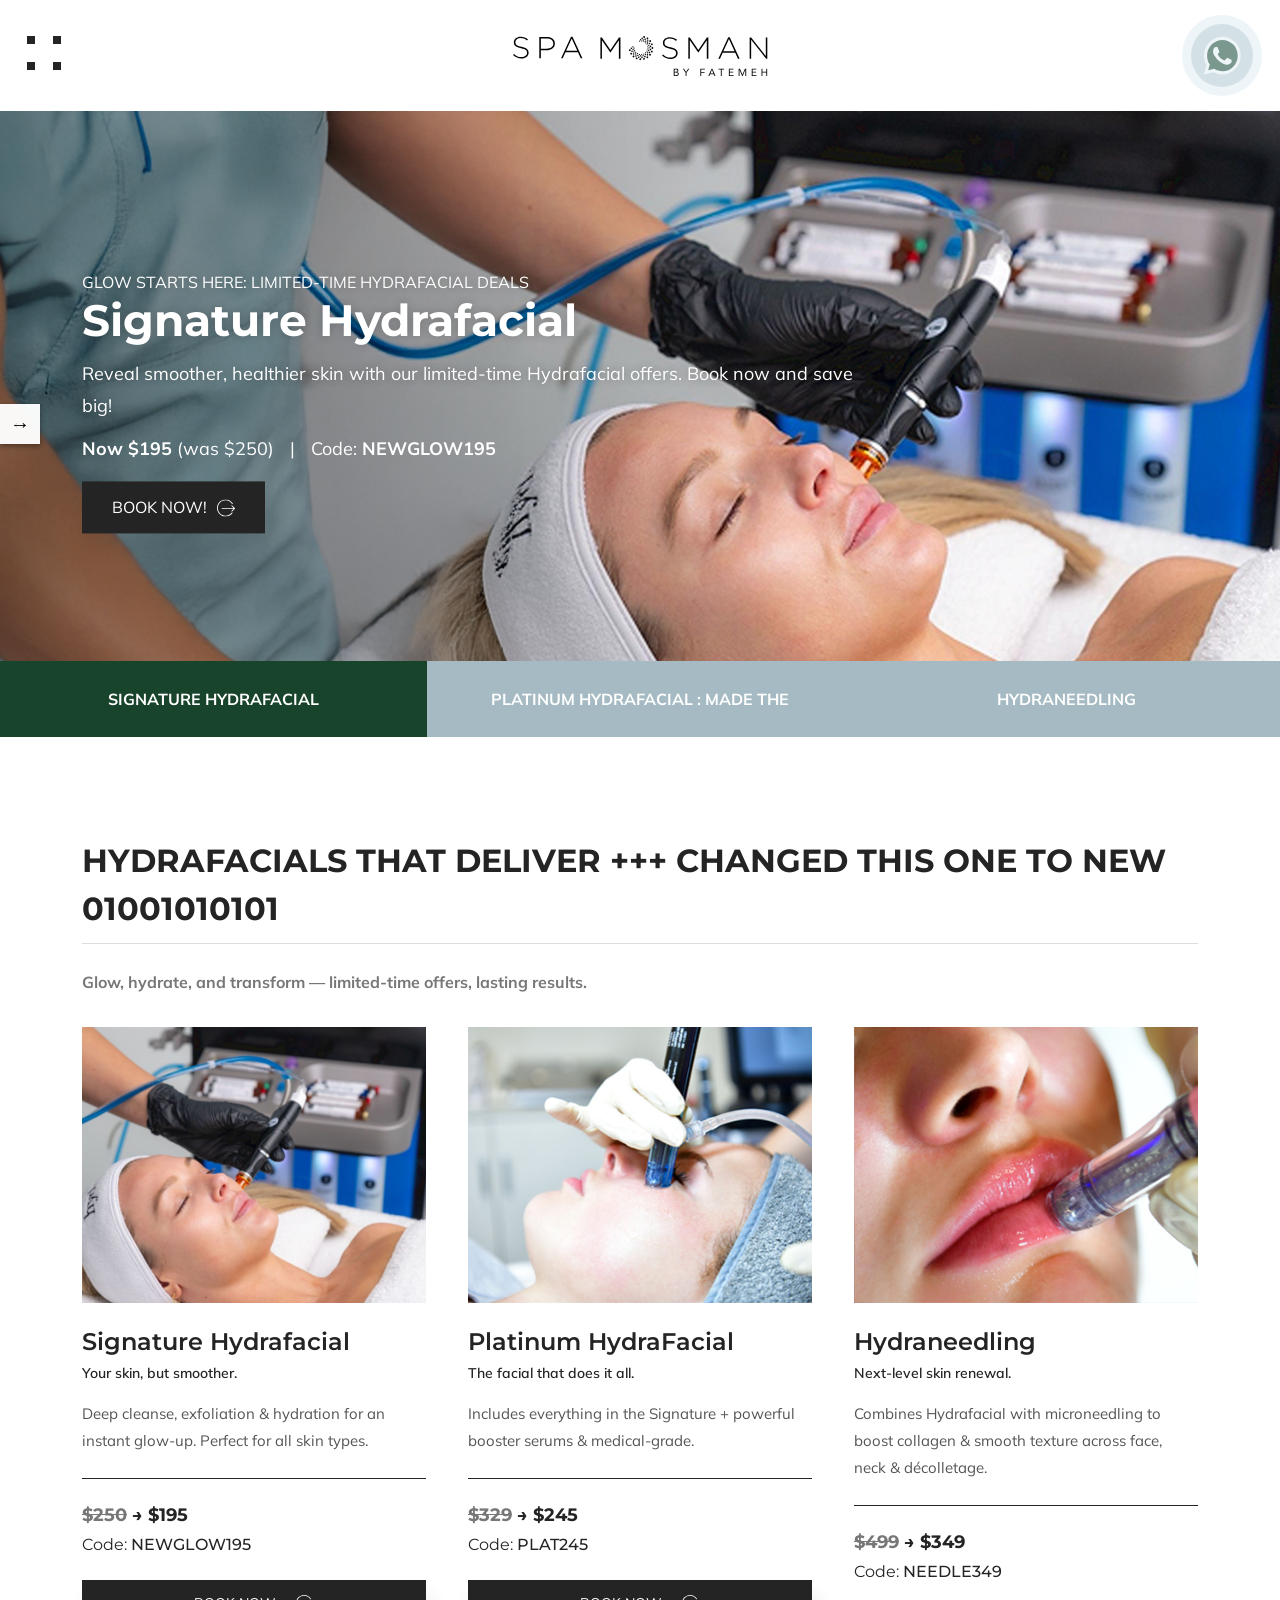
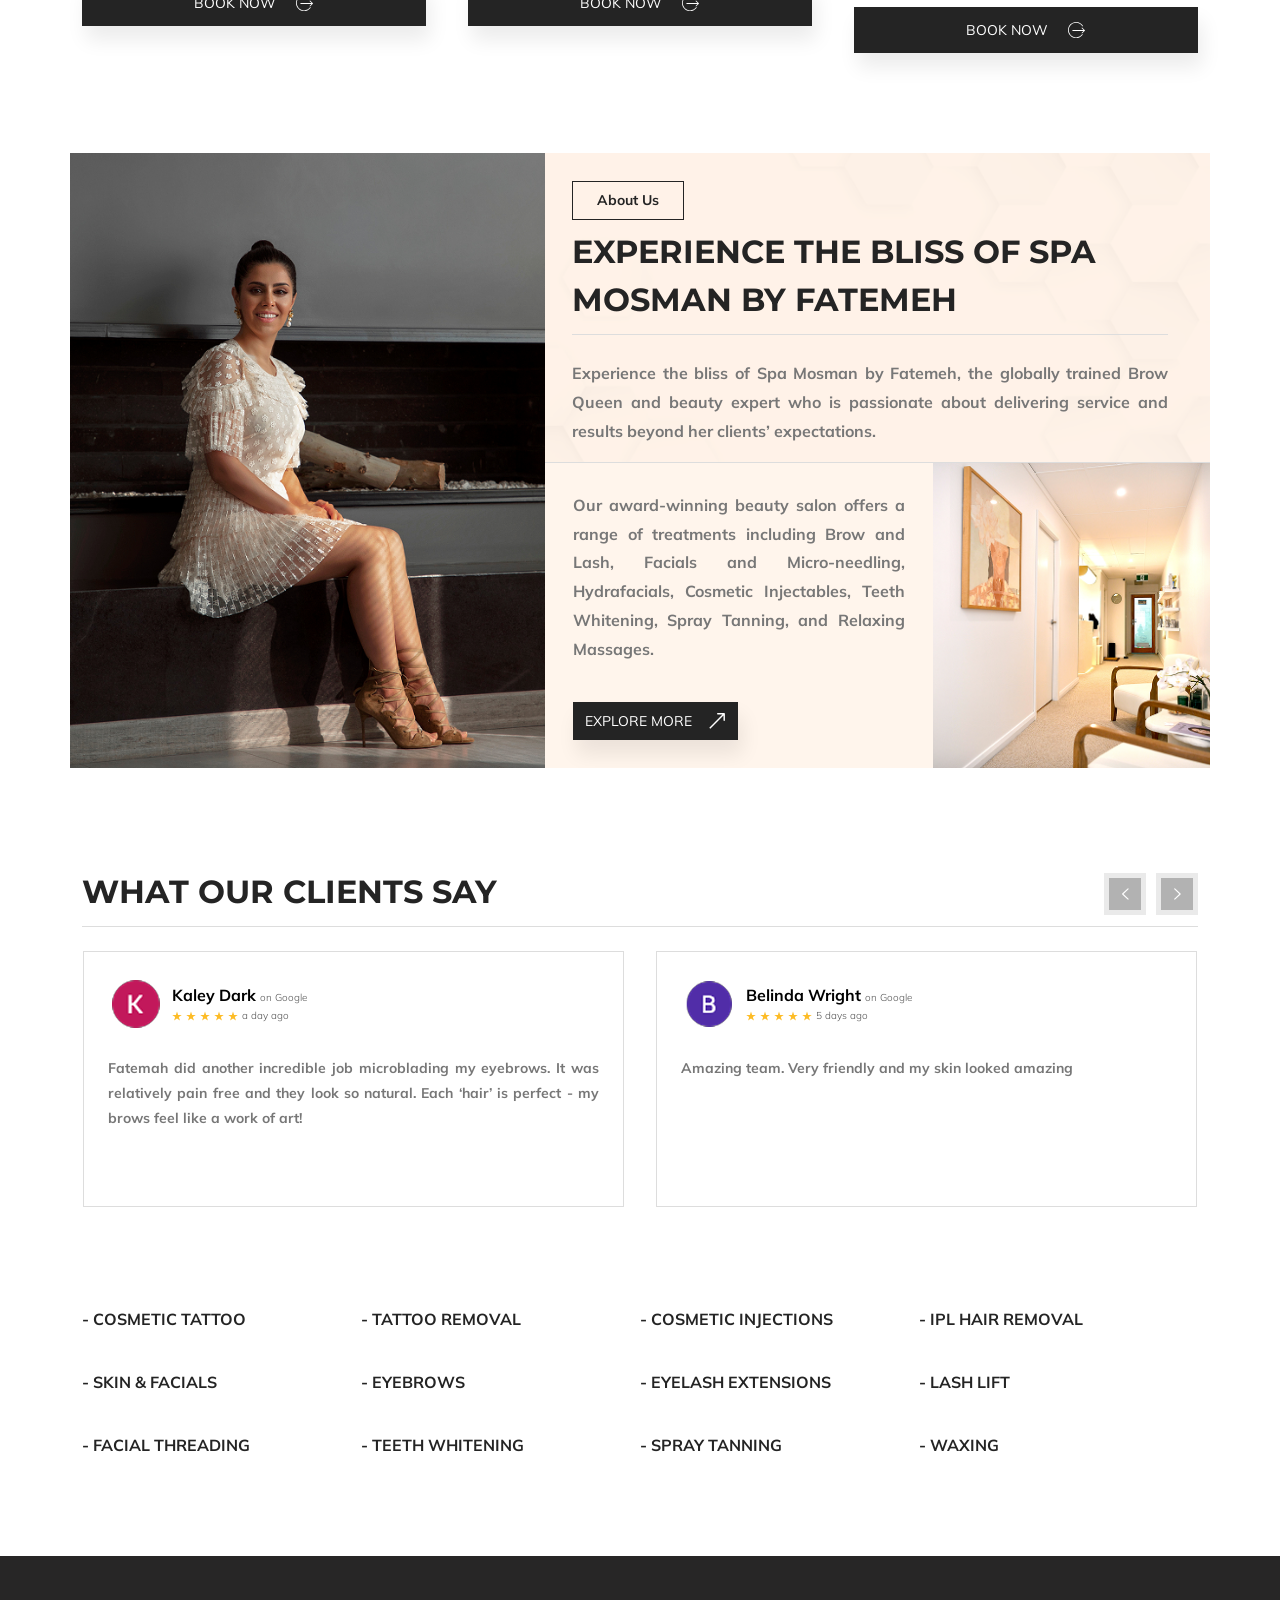
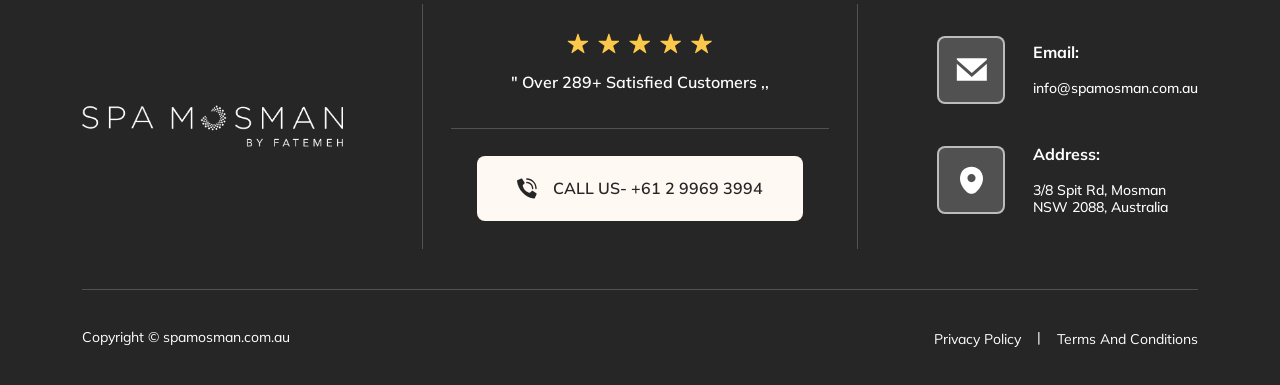
==== index.html @ 6ab8e12d "trying again" ====
<!DOCTYPE html>
<html lang="en">

<head>
    <meta charset="UTF-8">
    <meta name="viewport" content="width=device-width, initial-scale=1.0">
    <meta http-equiv="X-UA-Compatible" content="IE=edge">
    <title>:: Spamosman 123::</title>
    <!-- Favicon link -->
    <link rel="icon" href="images/FavIcon.png" type="image/x-icon">
    <!-- Alternate PNG favicon (if needed) -->
    <link rel="icon" href="images/FavIcon.png" type="image/png">


    <!-- Latest compiled Bootstrap 5.3.3 CSS -->
    <link href="https://cdn.jsdelivr.net/npm/bootstrap@5.3.3/dist/css/bootstrap.min.css" rel="stylesheet">

    <!-- jQuery (must be loaded before Bootstrap JS) -->
    <script src="https://code.jquery.com/jquery-3.6.0.min.js"></script>

    <!-- Bootstrap 5.3.3 JavaScript (includes Popper.js) -->
    <script src="https://cdn.jsdelivr.net/npm/bootstrap@5.3.3/dist/js/bootstrap.bundle.min.js"></script>

    <!-- Font Awesome (for icons) -->
    <link href="https://cdnjs.cloudflare.com/ajax/libs/font-awesome/6.4.0/css/all.min.css" rel="stylesheet">

    <!-- Google API -->
    <script src="https://apis.google.com/js/api.js"></script>


    <!-- HTML5 Shiv for older IE versions -->
    <!--[if lt IE 9]>
        <script src="https://oss.maxcdn.com/html5shiv/3.7.3/html5shiv.min.js"></script>
    <![endif]-->


    <!-- owl css & Js-->
    <link rel="stylesheet" href="https://cdnjs.cloudflare.com/ajax/libs/OwlCarousel2/2.3.4/assets/owl.carousel.min.css">
    <script src="https://cdnjs.cloudflare.com/ajax/libs/OwlCarousel2/2.3.4/owl.carousel.min.js"></script>


    <!-- jQuery Banner tabs -->
    <script src="js/banner-tabs-script.js"></script>

    <!-- custom css -->
    <link href="css/custom-stylesheet.css" rel="stylesheet">

</head>

<body>

    <header id="home" class="mainHeader">
        <nav class="navbar navbar-light mainNavigation">
            <div class="container-fluid">
                <div class="mainNavigation__col mainNavigation__colNav">
                    <div class="toggleCotainer">
                        <button class="navbar-toggler" type="button" data-bs-toggle="collapse"
                            data-bs-target="#collapsibleNavbar">
                            <!-- <span class="navbar-toggler-icon"></span> -->
                            <span class="togglerTop"></span>
                            <span class="togglerBottom"></span>
                        </button>
                    </div>
                    <div class="collapse navbar-collapse mainNavigation__menus" id="collapsibleNavbar">
                        <ul class="navbar-nav">
                            <!--<li class="nav-item">
                                <a class="nav-link" href="#sectionAbot">About</a>
                            </li>  main li-->

                            <li class="nav-item">
                                <a class="nav-link" href="#servicesSection">Offers</a>
                            </li> <!-- main li-->

                            <li class="nav-item">
                                <a class="nav-link" href="#aboutSection">About Us</a>
                            </li> <!-- main li-->

                            <li class="nav-item">
                                <a class="nav-link" href="#testimonialSection">Testimonial</a>
                            </li> <!-- main li-->

                            <li class="nav-item">
                                <a class="nav-link" href="#importantInformation">Important Information</a>
                            </li> <!-- main li-->


                        </ul> <!-- main menu -->
                    </div> <!--- collaspsible nav -->
                </div> <!-- nav col -->

                <div class="mainNavigation__col mainNavigation__colLogo">
                    <a class="navbar-brand" href="https://www.spamosman.com.au/" target="_blank"><img src="images/LogoMain-1.svg"></a>
                </div> <!-- nav col -->
                <div class="mainNavigation__col mainNavigation__colPhone">
                    <a class="headerWhatsApp" href="https://api.whatsapp.com/send?phone=61470147492" target="_blank">
                        <img src="images/whatsAppIcon-header.svg" alt="WhatsApp">
                    </a>
                </div> <!-- nav col -->
            </div> <!-- container -->
        </nav>
    </header> <!--- end header -->

    <div class="bannerSection">
        <div class="banner-tabs-container">
            <div class="banner-tabs-content-wrapper">
                <button class="banner-nav-arrow banner-nav-prev" aria-label="Previous tab">←</button>
                <button class="banner-nav-arrow banner-nav-next" aria-label="Next tab">→</button>
                <div class="banner-tabs-content-container">
                    <div class="banner-tab-panel" data-banner-content="0">
                        <div class="bannerTabImg"><img src="images/bannerImage__01.png"></div>
                        <div class="container">
                            <div class="bannerTabText">
                                <h4>Glow Starts Here: Limited-Time Hydrafacial Deals</h4>
                                <h2>Signature Hydrafacial</h2>
                                <p class="d-none d-lg-block">Reveal smoother, healthier skin with our limited-time
                                    Hydrafacial offers. Book now and save big!</p>
                                <p class="d-lg-none">Glow. Cleanse. Hydrate.</p>
                                <ul>
                                    <li><b>Now $195</b> (was $250)</li>
                                    <li>Code: <b>NEWGLOW195</b></li>
                                </ul>
                                <a class="baseCTA" target="_blank" href="https://bookings.gettimely.com/spamosman/bb/book?location=32843&category=51658&product=1964620%3ASV">Book Now!
                                    <svg width="21" height="20" viewBox="0 0 21 20" fill="none"
                                        xmlns="http://www.w3.org/2000/svg">
                                        <path fill-rule="evenodd" clip-rule="evenodd"
                                            d="M17.3109 15.25C15.6772 17.5211 13.0113 19 10 19C5.02944 19 1 14.9706 1 10C1 5.02944 5.02944 1 10 1C13.227 1 16.0573 2.69836 17.6459 5.25H18.802C17.1114 2.12367 13.8037 0 10 0C4.47715 0 0 4.47715 0 10C0 15.5228 4.47715 20 10 20C13.5972 20 16.7509 18.1006 18.5127 15.25H17.3109Z"
                                            fill="white"></path>
                                        <path
                                            d="M20.8536 10.8534C21.0488 10.6582 21.0488 10.3416 20.8536 10.1463L17.6716 6.96434C17.4763 6.76908 17.1597 6.76908 16.9645 6.96434C16.7692 7.15961 16.7692 7.47619 16.9645 7.67145L19.7929 10.4999L16.9645 13.3283C16.7692 13.5236 16.7692 13.8401 16.9645 14.0354C17.1597 14.2307 17.4763 14.2307 17.6716 14.0354L20.8536 10.8534ZM5.5 10.9999H20.5V9.99988H5.5V10.9999Z"
                                            fill="white"></path>
                                    </svg>
                                </a>
                            </div>
                        </div> <!-- container -->
                    </div> <!-- tab 01-->
                    <div class="banner-tab-panel" data-banner-content="1">
                        <div class="bannerTabImg"><img src="images/bannerImage__02.jpg"></div>
                        <div class="container">
                            <div class="bannerTabText">
                                <h4>Glow Starts Here: Limited-Time Hydrafacial Deals</h4>
                                <h2>Platinum Hydrafacial</h2>
                                <p class="d-none d-lg-block">Includes everything in the Signature + powerful booster
                                    serums & medical-grade.</p>
                                <p class="d-lg-none">Boosted & LED Powered.</p>
                                <ul>
                                    <li><b>Now $245</b> (was $329)</li>
                                    <li>Code: <b>PLAT245</b></li>
                                </ul>
                                <a class="baseCTA" target="_blank" href="https://bookings.gettimely.com/spamosman/bb/book?location=32843&category=51658&product=2294542%3ASV">Book Now!
                                    <svg width="21" height="20" viewBox="0 0 21 20" fill="none"
                                        xmlns="http://www.w3.org/2000/svg">
                                        <path fill-rule="evenodd" clip-rule="evenodd"
                                            d="M17.3109 15.25C15.6772 17.5211 13.0113 19 10 19C5.02944 19 1 14.9706 1 10C1 5.02944 5.02944 1 10 1C13.227 1 16.0573 2.69836 17.6459 5.25H18.802C17.1114 2.12367 13.8037 0 10 0C4.47715 0 0 4.47715 0 10C0 15.5228 4.47715 20 10 20C13.5972 20 16.7509 18.1006 18.5127 15.25H17.3109Z"
                                            fill="white"></path>
                                        <path
                                            d="M20.8536 10.8534C21.0488 10.6582 21.0488 10.3416 20.8536 10.1463L17.6716 6.96434C17.4763 6.76908 17.1597 6.76908 16.9645 6.96434C16.7692 7.15961 16.7692 7.47619 16.9645 7.67145L19.7929 10.4999L16.9645 13.3283C16.7692 13.5236 16.7692 13.8401 16.9645 14.0354C17.1597 14.2307 17.4763 14.2307 17.6716 14.0354L20.8536 10.8534ZM5.5 10.9999H20.5V9.99988H5.5V10.9999Z"
                                            fill="white"></path>
                                    </svg>
                                </a>
                            </div>
                        </div> <!-- container -->
                    </div> <!-- tab 01-->
                    <div class="banner-tab-panel" data-banner-content="2">
                        <div class="bannerTabImg"><img src="images/bannerImage__03.jpg"></div>
                        <div class="container">
                            <div class="bannerTabText">
                                <h4>Glow Starts Here</h4>
                                <h2>Hydraneedling</h2>
                                <p class="d-none d-lg-block">Combines Hydrafacial with microneedling to boost collagen &
                                    smooth texture across
                                    face, neck & décolletage.</p>
                                <p class="d-lg-none">Glow + Collagen Power.</p>
                                <ul>
                                    <li><b>Now $349</b> (was $499)</li>
                                    <li>Code: <b>NEEDLE349</b></li>
                                </ul>
                                <a class="baseCTA" target="_blank" href="https://bookings.gettimely.com/spamosman/bb/book?location=32843&category=51658&product=4439035%3ASV">Book Now!
                                    <svg width="21" height="20" viewBox="0 0 21 20" fill="none"
                                        xmlns="http://www.w3.org/2000/svg">
                                        <path fill-rule="evenodd" clip-rule="evenodd"
                                            d="M17.3109 15.25C15.6772 17.5211 13.0113 19 10 19C5.02944 19 1 14.9706 1 10C1 5.02944 5.02944 1 10 1C13.227 1 16.0573 2.69836 17.6459 5.25H18.802C17.1114 2.12367 13.8037 0 10 0C4.47715 0 0 4.47715 0 10C0 15.5228 4.47715 20 10 20C13.5972 20 16.7509 18.1006 18.5127 15.25H17.3109Z"
                                            fill="white"></path>
                                        <path
                                            d="M20.8536 10.8534C21.0488 10.6582 21.0488 10.3416 20.8536 10.1463L17.6716 6.96434C17.4763 6.76908 17.1597 6.76908 16.9645 6.96434C16.7692 7.15961 16.7692 7.47619 16.9645 7.67145L19.7929 10.4999L16.9645 13.3283C16.7692 13.5236 16.7692 13.8401 16.9645 14.0354C17.1597 14.2307 17.4763 14.2307 17.6716 14.0354L20.8536 10.8534ZM5.5 10.9999H20.5V9.99988H5.5V10.9999Z"
                                            fill="white"></path>
                                    </svg>
                                </a>
                            </div>
                        </div> <!-- container -->
                    </div> <!-- tab 03-->
                </div>
            </div> <!-- tab wrapper -->
            <ul class="banner-tabs-header">
                <div class="banner-tab-slider d-none" style="width: 33.33%; left: 0;"></div>
                <li><button class="banner-tab-button active banner-tab-active" data-banner-tab="0">Signature
                        Hydrafacial</button></li>
                <li><button class="banner-tab-button" data-banner-tab="1">Platinum Hydrafacial : Made the </button></li>
                <li><button class="banner-tab-button" data-banner-tab="2">Hydraneedling</button></li>
            </ul>

        </div> <!-- tab holder -->
    </div> <!-- banner Section-->


    <div id="servicesSection" class="servicesSection">
        <div class="container">
            <div class="row">
                <div class="col-12">
                    <h2 class="sectionHeading">Hydrafacials That Deliver +++ Changed this one to new 01001010101</h2>
                    <p class="sectionDescription">Glow, hydrate, and transform — limited-time offers, lasting results.
                    </p>
                </div>
            </div> <!-- row -->

            <div class="row servicesSectionGrid">
                <div class="col-lg-4 servicesSectionGrid__Col">
                    <div class="services__block">
                        <img src="images/serviceBlock-1.png" alt="">
                        <h4>Signature Hydrafacial</h4>
                        <h6>Your skin, but smoother.</h6>
                        <p>Deep cleanse, exfoliation & hydration for an instant glow-up. Perfect for all skin types.</p>
                        <div class="services__blockDetails">
                            <h5 class="services__blockPrice"><span class="basePrice">$250</span> → $195 </h5>
                            <h5 class="services__blockCode">Code: <span>NEWGLOW195</span></h5>
                        </div>
                        <a class="baseCTA" target="_blank" href="https://bookings.gettimely.com/spamosman/bb/book?location=32843&category=51658&product=1964620%3ASV">Book Now
                            <svg width="21" height="20" viewBox="0 0 21 20" fill="none"
                                xmlns="http://www.w3.org/2000/svg">
                                <path fill-rule="evenodd" clip-rule="evenodd"
                                    d="M17.3109 15.25C15.6772 17.5211 13.0113 19 10 19C5.02944 19 1 14.9706 1 10C1 5.02944 5.02944 1 10 1C13.227 1 16.0573 2.69836 17.6459 5.25H18.802C17.1114 2.12367 13.8037 0 10 0C4.47715 0 0 4.47715 0 10C0 15.5228 4.47715 20 10 20C13.5972 20 16.7509 18.1006 18.5127 15.25H17.3109Z"
                                    fill="white"></path>
                                <path
                                    d="M20.8536 10.8534C21.0488 10.6582 21.0488 10.3416 20.8536 10.1463L17.6716 6.96434C17.4763 6.76908 17.1597 6.76908 16.9645 6.96434C16.7692 7.15961 16.7692 7.47619 16.9645 7.67145L19.7929 10.4999L16.9645 13.3283C16.7692 13.5236 16.7692 13.8401 16.9645 14.0354C17.1597 14.2307 17.4763 14.2307 17.6716 14.0354L20.8536 10.8534ZM5.5 10.9999H20.5V9.99988H5.5V10.9999Z"
                                    fill="white"></path>
                            </svg>
                        </a>
                    </div>
                </div> <!-- col md -->


                <div class="col-lg-4 servicesSectionGrid__Col">
                    <div class="services__block">
                        <img src="images/serviceBlock-2.png" alt="">
                        <h4>Platinum HydraFacial</h4>
                        <h6>The facial that does it all.</h6>
                        <p>Includes everything in the Signature + powerful booster serums & medical-grade.</p>
                        <div class="services__blockDetails">
                            <h5 class="services__blockPrice"><span class="basePrice">$329</span> → $245</h5>
                            <h5 class="services__blockCode">Code: <span>PLAT245</span></h5>
                        </div>
                        <a class="baseCTA" target="_blank" href="https://bookings.gettimely.com/spamosman/bb/book?location=32843&category=51658&product=2294542%3ASV">Book Now
                            <svg width="21" height="20" viewBox="0 0 21 20" fill="none"
                                xmlns="http://www.w3.org/2000/svg">
                                <path fill-rule="evenodd" clip-rule="evenodd"
                                    d="M17.3109 15.25C15.6772 17.5211 13.0113 19 10 19C5.02944 19 1 14.9706 1 10C1 5.02944 5.02944 1 10 1C13.227 1 16.0573 2.69836 17.6459 5.25H18.802C17.1114 2.12367 13.8037 0 10 0C4.47715 0 0 4.47715 0 10C0 15.5228 4.47715 20 10 20C13.5972 20 16.7509 18.1006 18.5127 15.25H17.3109Z"
                                    fill="white"></path>
                                <path
                                    d="M20.8536 10.8534C21.0488 10.6582 21.0488 10.3416 20.8536 10.1463L17.6716 6.96434C17.4763 6.76908 17.1597 6.76908 16.9645 6.96434C16.7692 7.15961 16.7692 7.47619 16.9645 7.67145L19.7929 10.4999L16.9645 13.3283C16.7692 13.5236 16.7692 13.8401 16.9645 14.0354C17.1597 14.2307 17.4763 14.2307 17.6716 14.0354L20.8536 10.8534ZM5.5 10.9999H20.5V9.99988H5.5V10.9999Z"
                                    fill="white"></path>
                            </svg>
                        </a>
                    </div>
                </div> <!-- col md -->


                <div class="col-lg-4 servicesSectionGrid__Col">
                    <div class="services__block">
                        <img src="images/serviceBlock-3.png" alt="">
                        <h4>Hydraneedling</h4>
                        <h6>Next-level skin renewal.</h6>
                        <p>Combines Hydrafacial with microneedling to boost collagen & smooth texture across face, neck
                            & décolletage.</p>
                        <div class="services__blockDetails">
                            <h5 class="services__blockPrice"><span class="basePrice">$499</span> → $349</h5>
                            <h5 class="services__blockCode">Code: <span>NEEDLE349</span></h5>
                        </div>
                        <a class="baseCTA" target="_blank" href="https://bookings.gettimely.com/spamosman/bb/book?location=32843&category=51658&product=4439035%3ASV">Book Now
                            <svg width="21" height="20" viewBox="0 0 21 20" fill="none"
                                xmlns="http://www.w3.org/2000/svg">
                                <path fill-rule="evenodd" clip-rule="evenodd"
                                    d="M17.3109 15.25C15.6772 17.5211 13.0113 19 10 19C5.02944 19 1 14.9706 1 10C1 5.02944 5.02944 1 10 1C13.227 1 16.0573 2.69836 17.6459 5.25H18.802C17.1114 2.12367 13.8037 0 10 0C4.47715 0 0 4.47715 0 10C0 15.5228 4.47715 20 10 20C13.5972 20 16.7509 18.1006 18.5127 15.25H17.3109Z"
                                    fill="white"></path>
                                <path
                                    d="M20.8536 10.8534C21.0488 10.6582 21.0488 10.3416 20.8536 10.1463L17.6716 6.96434C17.4763 6.76908 17.1597 6.76908 16.9645 6.96434C16.7692 7.15961 16.7692 7.47619 16.9645 7.67145L19.7929 10.4999L16.9645 13.3283C16.7692 13.5236 16.7692 13.8401 16.9645 14.0354C17.1597 14.2307 17.4763 14.2307 17.6716 14.0354L20.8536 10.8534ZM5.5 10.9999H20.5V9.99988H5.5V10.9999Z"
                                    fill="white"></path>
                            </svg>
                        </a>
                    </div>
                </div> <!-- col md -->
            </div>
        </div> <!-- container -->
    </div> <!-- pageServicesSection -->

    <div class="container aboutSectionCon">
        <div id="aboutSection" class="aboutSection">
            <div class="row">
                <div class="col-md-5 aboutSection__mainImg d-none d-md-block">
                    <img src="images/FatemehAboutMain.png" alt="">
                </div>
                <div class="col-md-7 aboutSection__text">
                    <div class="aboutSection__textTop">
                        <h4>About Us</h4>
                        <h2 class="sectionHeading">Experience the bliss of Spa Mosman by Fatemeh</h2>
                        <p>Experience the bliss of Spa Mosman by Fatemeh, the globally trained Brow Queen and beauty
                            expert
                            who is passionate about delivering service and results beyond her clients’ expectations.
                        </p>
                    </div>
                    <div class="aboutMobileImg d-md-none">
                        <img src="images/FatemehAboutMain.png" alt="">
                    </div>
                    <div class="row aboutSection__textInnerRow">
                        <div class="col-lg-7 aboutSection__textInnerRowText">
                            <p>Our award-winning beauty salon offers a range of treatments including Brow and Lash,
                                Facials and Micro-needling, Hydrafacials, Cosmetic Injectables, Teeth Whitening, Spray
                                Tanning, and Relaxing Massages.</p>

                            <a class="baseCTA" target="_blank" href="https://www.spamosman.com.au/">EXPLORE MORE
                                <svg width="10" height="10" viewBox="0 0 10 10" fill="none"
                                    xmlns="http://www.w3.org/2000/svg">
                                    <path
                                        d="M9.4 1C9.4 0.779086 9.22091 0.6 9 0.6L5.4 0.600001C5.17909 0.6 5 0.779086 5 1C5 1.22091 5.17909 1.4 5.4 1.4L8.6 1.4L8.6 4.6C8.6 4.82091 8.77909 5 9 5C9.22091 5 9.4 4.82091 9.4 4.6L9.4 1ZM1.28284 9.28284L9.28284 1.28284L8.71716 0.717158L0.717157 8.71716L1.28284 9.28284Z"
                                        fill="white" />
                                </svg>
                            </a>

                        </div>
                        <div class="col-lg-5 aboutSection__textInnerRowImg">
                            <img src="images/AbotInnerSalonPhoto.png" alt="">
                        </div>
                    </div> <!-- inner Row -->
                </div>
            </div>
        </div><!-- about section -->
    </div><!-- about section container -->


    <div class="container">
        <div id="testimonialSection" class="testimonialSection">
            <div class="row">
                <div class="col-12">
                    <h2 class="sectionHeading">What Our Clients Say</h2>
                </div>
            </div> <!-- row -->

            <div class="testimonialSlides">
                <div class="owl-carousel" id="testimonial__owlCarousel">

                    <div class="testimonialBlock">
                        <div class="testimonialBlock__author">
                            <div class="testimonialBlock__authorthumb">
                                <img src="images/TestimonilaUser__1.png" alt="">
                            </div>
                            <div class="testimonialBlock__authorText">
                                <h4>Kaley Dark <span>on Google</span></h4>
                                <div class="testimonialBlock__ratting">
                                    <svg width="10" height="10" viewBox="0 0 10 10" fill="none"
                                        xmlns="http://www.w3.org/2000/svg">
                                        <path
                                            d="M5 0.5L6.12257 3.95492H9.75528L6.81636 6.09017L7.93893 9.54508L5 7.40983L2.06107 9.54508L3.18364 6.09017L0.244718 3.95492H3.87743L5 0.5Z"
                                            fill="#FDBC26" />
                                    </svg>
                                    <svg width="10" height="10" viewBox="0 0 10 10" fill="none"
                                        xmlns="http://www.w3.org/2000/svg">
                                        <path
                                            d="M5 0.5L6.12257 3.95492H9.75528L6.81636 6.09017L7.93893 9.54508L5 7.40983L2.06107 9.54508L3.18364 6.09017L0.244718 3.95492H3.87743L5 0.5Z"
                                            fill="#FDBC26" />
                                    </svg>
                                    <svg width="10" height="10" viewBox="0 0 10 10" fill="none"
                                        xmlns="http://www.w3.org/2000/svg">
                                        <path
                                            d="M5 0.5L6.12257 3.95492H9.75528L6.81636 6.09017L7.93893 9.54508L5 7.40983L2.06107 9.54508L3.18364 6.09017L0.244718 3.95492H3.87743L5 0.5Z"
                                            fill="#FDBC26" />
                                    </svg>
                                    <svg width="10" height="10" viewBox="0 0 10 10" fill="none"
                                        xmlns="http://www.w3.org/2000/svg">
                                        <path
                                            d="M5 0.5L6.12257 3.95492H9.75528L6.81636 6.09017L7.93893 9.54508L5 7.40983L2.06107 9.54508L3.18364 6.09017L0.244718 3.95492H3.87743L5 0.5Z"
                                            fill="#FDBC26" />
                                    </svg>
                                    <svg width="10" height="10" viewBox="0 0 10 10" fill="none"
                                        xmlns="http://www.w3.org/2000/svg">
                                        <path
                                            d="M5 0.5L6.12257 3.95492H9.75528L6.81636 6.09017L7.93893 9.54508L5 7.40983L2.06107 9.54508L3.18364 6.09017L0.244718 3.95492H3.87743L5 0.5Z"
                                            fill="#FDBC26" />
                                    </svg>
                                    <span class="testimonialBlock__rattingTime">a day ago</span>
                                </div>
                            </div>
                        </div> <!-- author -->

                        <p>Fatemah did another incredible job microblading my eyebrows. It was relatively pain free and
                            they look so natural. Each ‘hair’ is perfect - my brows feel like a work of art!</p>
                    </div> <!-- block 01 -->


                    <div class="testimonialBlock">
                        <div class="testimonialBlock__author">
                            <div class="testimonialBlock__authorthumb">
                                <img src="images/TestimonilaUser__2.png" alt="">
                            </div>
                            <div class="testimonialBlock__authorText">
                                <h4>Belinda Wright <span>on Google</span></h4>
                                <div class="testimonialBlock__ratting">
                                    <svg width="10" height="10" viewBox="0 0 10 10" fill="none"
                                        xmlns="http://www.w3.org/2000/svg">
                                        <path
                                            d="M5 0.5L6.12257 3.95492H9.75528L6.81636 6.09017L7.93893 9.54508L5 7.40983L2.06107 9.54508L3.18364 6.09017L0.244718 3.95492H3.87743L5 0.5Z"
                                            fill="#FDBC26" />
                                    </svg>
                                    <svg width="10" height="10" viewBox="0 0 10 10" fill="none"
                                        xmlns="http://www.w3.org/2000/svg">
                                        <path
                                            d="M5 0.5L6.12257 3.95492H9.75528L6.81636 6.09017L7.93893 9.54508L5 7.40983L2.06107 9.54508L3.18364 6.09017L0.244718 3.95492H3.87743L5 0.5Z"
                                            fill="#FDBC26" />
                                    </svg>
                                    <svg width="10" height="10" viewBox="0 0 10 10" fill="none"
                                        xmlns="http://www.w3.org/2000/svg">
                                        <path
                                            d="M5 0.5L6.12257 3.95492H9.75528L6.81636 6.09017L7.93893 9.54508L5 7.40983L2.06107 9.54508L3.18364 6.09017L0.244718 3.95492H3.87743L5 0.5Z"
                                            fill="#FDBC26" />
                                    </svg>
                                    <svg width="10" height="10" viewBox="0 0 10 10" fill="none"
                                        xmlns="http://www.w3.org/2000/svg">
                                        <path
                                            d="M5 0.5L6.12257 3.95492H9.75528L6.81636 6.09017L7.93893 9.54508L5 7.40983L2.06107 9.54508L3.18364 6.09017L0.244718 3.95492H3.87743L5 0.5Z"
                                            fill="#FDBC26" />
                                    </svg>
                                    <svg width="10" height="10" viewBox="0 0 10 10" fill="none"
                                        xmlns="http://www.w3.org/2000/svg">
                                        <path
                                            d="M5 0.5L6.12257 3.95492H9.75528L6.81636 6.09017L7.93893 9.54508L5 7.40983L2.06107 9.54508L3.18364 6.09017L0.244718 3.95492H3.87743L5 0.5Z"
                                            fill="#FDBC26" />
                                    </svg>
                                    <span class="testimonialBlock__rattingTime">5 days ago</span>
                                </div>
                            </div>
                        </div> <!-- author -->

                        <p>Amazing team. Very friendly and my skin looked amazing</p>
                    </div> <!-- block 01 -->




                    <div class="testimonialBlock">
                        <div class="testimonialBlock__author">
                            <div class="testimonialBlock__authorthumb">
                                <img src="images/TestimonilaUser__3.png" alt="">
                            </div>
                            <div class="testimonialBlock__authorText">
                                <h4>Paul Ingram <span>on Google</span></h4>
                                <div class="testimonialBlock__ratting">
                                    <svg width="10" height="10" viewBox="0 0 10 10" fill="none"
                                        xmlns="http://www.w3.org/2000/svg">
                                        <path
                                            d="M5 0.5L6.12257 3.95492H9.75528L6.81636 6.09017L7.93893 9.54508L5 7.40983L2.06107 9.54508L3.18364 6.09017L0.244718 3.95492H3.87743L5 0.5Z"
                                            fill="#FDBC26" />
                                    </svg>
                                    <svg width="10" height="10" viewBox="0 0 10 10" fill="none"
                                        xmlns="http://www.w3.org/2000/svg">
                                        <path
                                            d="M5 0.5L6.12257 3.95492H9.75528L6.81636 6.09017L7.93893 9.54508L5 7.40983L2.06107 9.54508L3.18364 6.09017L0.244718 3.95492H3.87743L5 0.5Z"
                                            fill="#FDBC26" />
                                    </svg>
                                    <svg width="10" height="10" viewBox="0 0 10 10" fill="none"
                                        xmlns="http://www.w3.org/2000/svg">
                                        <path
                                            d="M5 0.5L6.12257 3.95492H9.75528L6.81636 6.09017L7.93893 9.54508L5 7.40983L2.06107 9.54508L3.18364 6.09017L0.244718 3.95492H3.87743L5 0.5Z"
                                            fill="#FDBC26" />
                                    </svg>
                                    <svg width="10" height="10" viewBox="0 0 10 10" fill="none"
                                        xmlns="http://www.w3.org/2000/svg">
                                        <path
                                            d="M5 0.5L6.12257 3.95492H9.75528L6.81636 6.09017L7.93893 9.54508L5 7.40983L2.06107 9.54508L3.18364 6.09017L0.244718 3.95492H3.87743L5 0.5Z"
                                            fill="#FDBC26" />
                                    </svg>
                                    <svg width="10" height="10" viewBox="0 0 10 10" fill="none"
                                        xmlns="http://www.w3.org/2000/svg">
                                        <path
                                            d="M5 0.5L6.12257 3.95492H9.75528L6.81636 6.09017L7.93893 9.54508L5 7.40983L2.06107 9.54508L3.18364 6.09017L0.244718 3.95492H3.87743L5 0.5Z"
                                            fill="#FDBC26" />
                                    </svg>
                                    <span class="testimonialBlock__rattingTime">a day ago</span>
                                </div>
                            </div>
                        </div> <!-- author -->

                        <p>Fatemeh is the best tanner in business. Very friendly and reliable. Been a happy customer for
                            years.</p>
                    </div> <!-- block 01 -->

                    <div class="testimonialBlock">
                        <div class="testimonialBlock__author">
                            <div class="testimonialBlock__authorthumb">
                                <img src="images/TestimonilaUser__1.png" alt="">
                            </div>
                            <div class="testimonialBlock__authorText">
                                <h4>Kaley Dark <span>on Google</span></h4>
                                <div class="testimonialBlock__ratting">
                                    <svg width="10" height="10" viewBox="0 0 10 10" fill="none"
                                        xmlns="http://www.w3.org/2000/svg">
                                        <path
                                            d="M5 0.5L6.12257 3.95492H9.75528L6.81636 6.09017L7.93893 9.54508L5 7.40983L2.06107 9.54508L3.18364 6.09017L0.244718 3.95492H3.87743L5 0.5Z"
                                            fill="#FDBC26" />
                                    </svg>
                                    <svg width="10" height="10" viewBox="0 0 10 10" fill="none"
                                        xmlns="http://www.w3.org/2000/svg">
                                        <path
                                            d="M5 0.5L6.12257 3.95492H9.75528L6.81636 6.09017L7.93893 9.54508L5 7.40983L2.06107 9.54508L3.18364 6.09017L0.244718 3.95492H3.87743L5 0.5Z"
                                            fill="#FDBC26" />
                                    </svg>
                                    <svg width="10" height="10" viewBox="0 0 10 10" fill="none"
                                        xmlns="http://www.w3.org/2000/svg">
                                        <path
                                            d="M5 0.5L6.12257 3.95492H9.75528L6.81636 6.09017L7.93893 9.54508L5 7.40983L2.06107 9.54508L3.18364 6.09017L0.244718 3.95492H3.87743L5 0.5Z"
                                            fill="#FDBC26" />
                                    </svg>
                                    <svg width="10" height="10" viewBox="0 0 10 10" fill="none"
                                        xmlns="http://www.w3.org/2000/svg">
                                        <path
                                            d="M5 0.5L6.12257 3.95492H9.75528L6.81636 6.09017L7.93893 9.54508L5 7.40983L2.06107 9.54508L3.18364 6.09017L0.244718 3.95492H3.87743L5 0.5Z"
                                            fill="#FDBC26" />
                                    </svg>
                                    <svg width="10" height="10" viewBox="0 0 10 10" fill="none"
                                        xmlns="http://www.w3.org/2000/svg">
                                        <path
                                            d="M5 0.5L6.12257 3.95492H9.75528L6.81636 6.09017L7.93893 9.54508L5 7.40983L2.06107 9.54508L3.18364 6.09017L0.244718 3.95492H3.87743L5 0.5Z"
                                            fill="#FDBC26" />
                                    </svg>
                                    <span class="testimonialBlock__rattingTime">a day ago</span>
                                </div>
                            </div>
                        </div> <!-- author -->

                        <p>Fatemah did another incredible job microblading my eyebrows. It was relatively pain free and
                            they look so natural. Each ‘hair’ is perfect - my brows feel like a work of art!</p>
                    </div> <!-- block 01 -->


                    <div class="testimonialBlock">
                        <div class="testimonialBlock__author">
                            <div class="testimonialBlock__authorthumb">
                                <img src="images/TestimonilaUser__2.png" alt="">
                            </div>
                            <div class="testimonialBlock__authorText">
                                <h4>Belinda Wright <span>on Google</span></h4>
                                <div class="testimonialBlock__ratting">
                                    <svg width="10" height="10" viewBox="0 0 10 10" fill="none"
                                        xmlns="http://www.w3.org/2000/svg">
                                        <path
                                            d="M5 0.5L6.12257 3.95492H9.75528L6.81636 6.09017L7.93893 9.54508L5 7.40983L2.06107 9.54508L3.18364 6.09017L0.244718 3.95492H3.87743L5 0.5Z"
                                            fill="#FDBC26" />
                                    </svg>
                                    <svg width="10" height="10" viewBox="0 0 10 10" fill="none"
                                        xmlns="http://www.w3.org/2000/svg">
                                        <path
                                            d="M5 0.5L6.12257 3.95492H9.75528L6.81636 6.09017L7.93893 9.54508L5 7.40983L2.06107 9.54508L3.18364 6.09017L0.244718 3.95492H3.87743L5 0.5Z"
                                            fill="#FDBC26" />
                                    </svg>
                                    <svg width="10" height="10" viewBox="0 0 10 10" fill="none"
                                        xmlns="http://www.w3.org/2000/svg">
                                        <path
                                            d="M5 0.5L6.12257 3.95492H9.75528L6.81636 6.09017L7.93893 9.54508L5 7.40983L2.06107 9.54508L3.18364 6.09017L0.244718 3.95492H3.87743L5 0.5Z"
                                            fill="#FDBC26" />
                                    </svg>
                                    <svg width="10" height="10" viewBox="0 0 10 10" fill="none"
                                        xmlns="http://www.w3.org/2000/svg">
                                        <path
                                            d="M5 0.5L6.12257 3.95492H9.75528L6.81636 6.09017L7.93893 9.54508L5 7.40983L2.06107 9.54508L3.18364 6.09017L0.244718 3.95492H3.87743L5 0.5Z"
                                            fill="#FDBC26" />
                                    </svg>
                                    <svg width="10" height="10" viewBox="0 0 10 10" fill="none"
                                        xmlns="http://www.w3.org/2000/svg">
                                        <path
                                            d="M5 0.5L6.12257 3.95492H9.75528L6.81636 6.09017L7.93893 9.54508L5 7.40983L2.06107 9.54508L3.18364 6.09017L0.244718 3.95492H3.87743L5 0.5Z"
                                            fill="#FDBC26" />
                                    </svg>
                                    <span class="testimonialBlock__rattingTime">5 days ago</span>
                                </div>
                            </div>
                        </div> <!-- author -->

                        <p>Amazing team. Very friendly and my skin looked amazing</p>
                    </div> <!-- block 01 -->




                    <div class="testimonialBlock">
                        <div class="testimonialBlock__author">
                            <div class="testimonialBlock__authorthumb">
                                <img src="images/TestimonilaUser__3.png" alt="">
                            </div>
                            <div class="testimonialBlock__authorText">
                                <h4>Paul Ingram <span>on Google</span></h4>
                                <div class="testimonialBlock__ratting">
                                    <svg width="10" height="10" viewBox="0 0 10 10" fill="none"
                                        xmlns="http://www.w3.org/2000/svg">
                                        <path
                                            d="M5 0.5L6.12257 3.95492H9.75528L6.81636 6.09017L7.93893 9.54508L5 7.40983L2.06107 9.54508L3.18364 6.09017L0.244718 3.95492H3.87743L5 0.5Z"
                                            fill="#FDBC26" />
                                    </svg>
                                    <svg width="10" height="10" viewBox="0 0 10 10" fill="none"
                                        xmlns="http://www.w3.org/2000/svg">
                                        <path
                                            d="M5 0.5L6.12257 3.95492H9.75528L6.81636 6.09017L7.93893 9.54508L5 7.40983L2.06107 9.54508L3.18364 6.09017L0.244718 3.95492H3.87743L5 0.5Z"
                                            fill="#FDBC26" />
                                    </svg>
                                    <svg width="10" height="10" viewBox="0 0 10 10" fill="none"
                                        xmlns="http://www.w3.org/2000/svg">
                                        <path
                                            d="M5 0.5L6.12257 3.95492H9.75528L6.81636 6.09017L7.93893 9.54508L5 7.40983L2.06107 9.54508L3.18364 6.09017L0.244718 3.95492H3.87743L5 0.5Z"
                                            fill="#FDBC26" />
                                    </svg>
                                    <svg width="10" height="10" viewBox="0 0 10 10" fill="none"
                                        xmlns="http://www.w3.org/2000/svg">
                                        <path
                                            d="M5 0.5L6.12257 3.95492H9.75528L6.81636 6.09017L7.93893 9.54508L5 7.40983L2.06107 9.54508L3.18364 6.09017L0.244718 3.95492H3.87743L5 0.5Z"
                                            fill="#FDBC26" />
                                    </svg>
                                    <svg width="10" height="10" viewBox="0 0 10 10" fill="none"
                                        xmlns="http://www.w3.org/2000/svg">
                                        <path
                                            d="M5 0.5L6.12257 3.95492H9.75528L6.81636 6.09017L7.93893 9.54508L5 7.40983L2.06107 9.54508L3.18364 6.09017L0.244718 3.95492H3.87743L5 0.5Z"
                                            fill="#FDBC26" />
                                    </svg>
                                    <span class="testimonialBlock__rattingTime">a day ago</span>
                                </div>
                            </div>
                        </div> <!-- author -->

                        <p>Fatemeh is the best tanner in business. Very friendly and reliable. Been a happy customer for
                            years.</p>
                    </div> <!-- block 01 -->
                </div> <!-- carousel -->
            </div> <!-- hodler -->
        </div> <!-- testimonialSection -->

        <div id="importantInformation" class="servicesListSection">
            <div class="row">
                <div class="col-12">
                    <ul class="servicesList__ul">
                        <li><a href="https://www.spamosman.com.au/lip-blush-lip-tint/" target="_blank">Cosmetic Tattoo</a></li>
                        <li><a href="https://www.spamosman.com.au/tattoo-removal/" target="_blank">Tattoo Removal</a></li>
                        <li><a href="https://www.spamosman.com.au/cosmetic-injections/" target="_blank">Cosmetic Injections</a></li>
                        <li><a href="https://www.spamosman.com.au/ipl-hair-removal/" target="_blank">IPL Hair Removal</a></li>
                        <li><a href="https://www.spamosman.com.au/skin-facials/skin-analysis/" target="_blank">Skin & facials</a></li>
                        <li><a href="https://www.spamosman.com.au/eyebrows/brow-lamination/" target="_blank">Eyebrows</a></li>
                        <li><a href="https://www.spamosman.com.au/eyelash-extensions/classic/" target="_blank">Eyelash Extensions</a></li>
                        <li><a href="https://www.spamosman.com.au/lash-lift/" target="_blank">Lash Lift</a></li>
                        <li><a href="https://www.spamosman.com.au/eyebrows/threading/" target="_blank">Facial Threading</a></li>
                        <li><a href="https://www.spamosman.com.au/teeth-whitening/" target="_blank">Teeth Whitening</a></li>
                        <li><a href="https://www.spamosman.com.au/spray-tanning/" target="_blank">Spray Tanning</a></li>
                        <li><a href="https://www.spamosman.com.au/waxing-2/" target="_blank">Waxing</a></li>
                    </ul>
                </div>
            </div>
        </div> <!-- service list-->
    </div> <!-- container -->




    <footer class="footerSection">
        <div class="container">
            <div class="row">
                <div class="col-lg-3">
                    <div class="footerlogo">
                        <a href="https://www.spamosman.com.au/" target="_blank"><img src="images/footerLogo.png"></a>
                    </div>
                </div> <!-- col -->
                <div class="col-lg-6">
                    <div class="footerRatingHolder">
                        <a href="https://www.google.com/maps/place/Spa-Mosman+Beauty+Salon/@-33.8242881,151.2407611,15z/data=!4m8!3m7!1s0x6b12ac04bff8e7b7:0x20431484bc533366!8m2!3d-33.8242881!4d151.2407611!9m1!1b1!16s%2Fg%2F11by_p9n44?entry=ttu&g_ep=EgoyMDI0MTAxNi4wIKXMDSoASAFQAw%3D%3D"
                            class="footerRatingHolder__ratings" target="_blank">
                            <span class="footer__allStarts"><img src="images/footerRatingSatrs.svg" alt=""></span>
                            " Over 289+ Satisfied Customers ,,
                        </a>

                        <a href="tel:+61299693994" class="footer__callUs">
                            <svg width="20" height="21" viewBox="0 0 20 21" fill="none"
                                xmlns="http://www.w3.org/2000/svg">
                                <path
                                    d="M8.14927 12.1916C6.86899 10.9494 6.02766 9.3256 5.75192 7.56477C5.73909 7.45988 5.74986 7.35347 5.78344 7.25325C5.81701 7.15303 5.87249 7.06121 5.94595 6.98511L7.46558 5.42576C7.5747 5.31264 7.64325 5.16663 7.66048 5.01054C7.67771 4.85445 7.64266 4.69733 7.56083 4.56321L5.1412 0.708207C5.05488 0.562663 4.91616 0.455732 4.75336 0.408831C4.59056 0.361931 4.41596 0.378873 4.26522 0.456124L0.378556 2.33178C0.253559 2.39611 0.150928 2.49681 0.0840629 2.6203C0.0171974 2.7438 -0.0108091 2.88419 0.00375635 3.02381C0.519995 7.44724 2.5371 11.5613 5.71986 14.6821C8.68958 17.9189 12.7147 19.9975 17.0773 20.5468C17.2158 20.5609 17.3553 20.5317 17.4763 20.4631C17.5974 20.3945 17.6941 20.2897 17.7529 20.1637L19.5824 16.1768C19.6584 16.0227 19.6754 15.8462 19.6301 15.6805C19.5849 15.5147 19.4805 15.3709 19.3367 15.2765L15.5799 12.7939C15.4505 12.7098 15.2958 12.6736 15.1425 12.6915C14.9892 12.7093 14.847 12.78 14.7404 12.8915L13.2217 14.4513C13.1498 14.5262 13.0613 14.5833 12.9633 14.6179C12.8652 14.6525 12.7604 14.6632 12.6573 14.65C10.9215 14.3565 9.33433 13.4912 8.14927 12.1916Z"
                                    fill="#272626" />
                                <path
                                    d="M15.6055 11.1602C15.4239 11.1577 15.2507 11.0832 15.124 10.9533C14.9973 10.8233 14.9275 10.6482 14.9299 10.4669C14.9482 9.10121 14.4226 7.78414 13.4687 6.80497C12.5148 5.82579 11.2104 5.26464 9.84224 5.24474C9.66324 5.23572 9.49455 5.15833 9.37106 5.02867C9.24756 4.89901 9.17871 4.72684 9.17871 4.54794C9.17871 4.36903 9.24756 4.19729 9.37106 4.06763C9.49455 3.93798 9.66324 3.86059 9.84224 3.85156C11.5748 3.87824 13.226 4.58926 14.434 5.82918C15.642 7.0691 16.3082 8.73662 16.2865 10.466C16.2899 10.6474 16.221 10.8229 16.095 10.9537C15.969 11.0845 15.7962 11.16 15.6144 11.1637L15.6055 11.1602Z"
                                    fill="#272626" />
                                <path
                                    d="M18.9978 11.1569C18.8155 11.1543 18.6416 11.0795 18.5144 10.949C18.3872 10.8186 18.3171 10.6429 18.3195 10.4609C18.3497 8.18383 17.4733 5.98808 15.8828 4.35539C14.2924 2.72269 12.1178 1.78669 9.8366 1.75299C9.6515 1.75299 9.47397 1.67928 9.34308 1.54863C9.21219 1.41799 9.13867 1.24094 9.13867 1.05618C9.13867 0.87142 9.21219 0.694378 9.34308 0.563731C9.47397 0.433085 9.6515 0.359375 9.8366 0.359375C12.4819 0.399164 15.0034 1.48484 16.848 3.37786C18.6926 5.27088 19.7097 7.8169 19.6762 10.4574C19.6775 10.5473 19.661 10.6365 19.6277 10.7199C19.5945 10.8034 19.545 10.8794 19.4823 10.9438C19.4195 11.0082 19.3447 11.0593 19.262 11.0948C19.1793 11.1303 19.0905 11.1492 19.0005 11.1503L18.9978 11.1569Z"
                                    fill="#272626" />
                            </svg>
                            Call us- +61 2 9969 3994
                        </a>
                    </div>
                </div> <!-- col -->

                <div class="col-lg-3">
                    <ul class="footerlinks">
                        <li>
                            <a href="mailto:info@spamosman.com.au">
                                <span class="footerlinks__icon">
                                    <svg width="31" height="23" viewBox="0 0 31 23" fill="none"
                                        xmlns="http://www.w3.org/2000/svg">
                                        <path fill-rule="evenodd" clip-rule="evenodd"
                                            d="M15.8184 18.9922L0.818359 5.75473V22.7812H30.8184V5.75473L15.8184 18.9922ZM15.8199 14.9993L0.818359 1.75278V0.28125H30.8184V1.75278L15.8199 14.9993Z"
                                            fill="white" />
                                    </svg>
                                </span>
                                <span class="footerlinks__text"><b>Email:</b>info@spamosman.com.au</span>
                            </a>
                        </li>
                        <li>
                            <a href="https://www.spamosman.com.au/contact/" target="_blank">
                                <span class="footerlinks__icon">
                                    <svg width="23" height="28" viewBox="0 0 23 28" fill="none"
                                        xmlns="http://www.w3.org/2000/svg">
                                        <path
                                            d="M22.6761 9.6447C21.3155 3.55982 16.0935 0.820312 11.5065 0.820312C11.5065 0.820312 11.5065 0.820312 11.4935 0.820312C6.91942 0.820312 1.68448 3.54665 0.323916 9.63153C-1.19214 16.4276 2.90251 22.1832 6.60844 25.8052C7.98196 27.1486 9.74422 27.8203 11.5065 27.8203C13.2687 27.8203 15.031 27.1486 16.3916 25.8052C20.0975 22.1832 24.1921 16.4408 22.6761 9.6447ZM11.5065 16.2432C9.25182 16.2432 7.42478 14.3862 7.42478 12.0945C7.42478 9.80275 9.25182 7.94568 11.5065 7.94568C13.7611 7.94568 15.5882 9.80275 15.5882 12.0945C15.5882 14.3862 13.7611 16.2432 11.5065 16.2432Z"
                                            fill="white" />
                                    </svg>

                                </span>
                                <span class="footerlinks__text"><b>Address:</b> 3/8 Spit Rd, Mosman NSW
                                    2088, Australia</span>
                            </a>
                        </li>
                    </ul>
                </div><!-- col -->
            </div>

            <div class="foooterCopyright">
                <div class="row">
                    <div class="col-md-6">
                        <p>Copyright © spamosman.com.au</p>
                    </div>
                    <div class="col-md-6">
                        <ul>
                            <li><a href="">Privacy Policy</a></li>
                            <li><a href="">Terms And Conditions</a></li>
                        </ul>
                    </div>
                </div>
            </div> <!-- foooterCopyright -->

        </div> <!-- container -->
    </footer>


    <script>
        // Initialize shopByCategories Owl Carousel
        $("#testimonial__owlCarousel").owlCarousel({
            items: 3,
            autoplay: true,
            rewind: false, /* use rewind if you don't want loop */
            margin: 0,
            loop: true,
            animateOut: 'fadeOut',
            animateIn: 'fadeIn',
            responsiveClass: true,
            autoHeight: true,
            autoplayTimeout: 7000,
            smartSpeed: 800,
            nav: true,
            dots: false,
            startPosition: 0, // Always start from the first slide
            navText: [
                `<div class="owl-prev-icon">
            <svg width="11" height="18" viewBox="0 0 11 18" fill="none" xmlns="http://www.w3.org/2000/svg">
                <path d="M9.34373 0.500015C9.46225 0.499369 9.57974 0.520805 9.68946 0.563095C9.79918 0.605387 9.89898 0.667704 9.98313 0.746466C10.0675 0.825468 10.1345 0.919458 10.1803 1.02302C10.226 1.12658 10.2495 1.23765 10.2495 1.34984C10.2495 1.46203 10.226 1.5731 10.1803 1.67666C10.1345 1.78022 10.0675 1.87421 9.98313 1.95322L2.50843 8.99827L9.98313 16.0433C10.0671 16.1226 10.1337 16.2166 10.1791 16.3202C10.2246 16.4237 10.248 16.5346 10.248 16.6467C10.248 16.873 10.1527 17.09 9.98313 17.2501C9.81355 17.4101 9.58355 17.5 9.34372 17.5C9.1039 17.5 8.8739 17.4101 8.70432 17.2501L0.599231 9.60164C0.514822 9.52264 0.447823 9.42865 0.402103 9.32509C0.356382 9.22153 0.332845 9.11046 0.332845 8.99827C0.332845 8.88608 0.356382 8.775 0.402103 8.67145C0.447823 8.56789 0.514822 8.47389 0.599231 8.39489L8.70432 0.746466C8.78847 0.667704 8.88827 0.605387 8.99799 0.563095C9.10772 0.520805 9.22521 0.499369 9.34373 0.500015Z" fill="white"/>
            </svg>
        </div>`,
                `<div class="owl-next-icon">
            <svg width="11" height="18" viewBox="0 0 11 18" fill="none" xmlns="http://www.w3.org/2000/svg">
                <path d="M1.32229 0.500015C1.20377 0.499369 1.08628 0.520805 0.976557 0.563095C0.866834 0.605387 0.767037 0.667704 0.682888 0.746466C0.59848 0.825468 0.531483 0.919458 0.485762 1.02302C0.440042 1.12658 0.416502 1.23765 0.416502 1.34984C0.416503 1.46203 0.440042 1.5731 0.485762 1.67666C0.531483 1.78022 0.59848 1.87421 0.682888 1.95322L8.15759 8.99827L0.68289 16.0433C0.598922 16.1226 0.532316 16.2166 0.486873 16.3202C0.44143 16.4237 0.418041 16.5346 0.418041 16.6467C0.418041 16.873 0.51331 17.09 0.68289 17.2501C0.85247 17.4101 1.08247 17.5 1.32229 17.5C1.56211 17.5 1.79211 17.4101 1.96169 17.2501L10.0668 9.60164C10.1512 9.52264 10.2182 9.42865 10.2639 9.32509C10.3096 9.22153 10.3332 9.11046 10.3332 8.99827C10.3332 8.88608 10.3096 8.775 10.2639 8.67145C10.2182 8.56789 10.1512 8.47389 10.0668 8.39489L1.96169 0.746466C1.87754 0.667704 1.77775 0.605387 1.66802 0.563095C1.5583 0.520805 1.44081 0.499369 1.32229 0.500015Z" fill="white"/>
            </svg>
        </div>`
            ],
            responsive: {
                0: { items: 1 },
                600: { items: 1 },
                1024: { items: 2 },
                1366: { items: 3 }
            }
        });
    </script>

</body>

</html>
---- css/custom-stylesheet.css ----
@import url('https://fonts.googleapis.com/css2?family=Montserrat:ital,wght@0,100..900;1,100..900&family=Mulish:ital,wght@0,200..1000;1,200..1000&display=swap');

/*
  font-family: "Montserrat", sans-serif;
  font-family: "Mulish", sans-serif;
*/
:root{
    --baseBrandColor: #8E8B5E;
    --secondaryBrandColor: #A8A572;
    --lightBrandColor: #E8E2C8;
    --darkBrandColor: #46441E;
    --whiteColor:  #ffffff;
    --blackColor: #000000;
    --textColor777: #777777;
    --colorDDD: #dddddd;
    --colorF5: #f5f5f5;
    --colorF6: #f6f6f6;

    --headingFontFamily: "Montserrat", sans-serif;;
    --bodyFontFamily: "Mulish", sans-serif;; 

    --sectionVPadding: 140px;
}
/* Reset default styles */
* {
    margin: 0;
    padding: 0;
    border: 0;
    outline: none;
    list-style: none;
    text-decoration: none;
    white-space: normal;
    box-sizing: border-box;
}

/* HTML5 display-role reset for older browsers */
article,
aside,
details,
figcaption,
figure,
footer,
header,
hgroup,
menu,
nav,
section {
    display: block;
}

/* Validation styles */
input:required {
    border: 1px solid red;
}

input:valid {
    border: 1px solid green;
}

/* Form validation */
input:invalid {
    border: 1px solid red;
}

input:valid {
    border: 1px solid green;
}

/* Universal box-sizing */
html {
    box-sizing: border-box;
}

*,
*::before,
*::after {
    box-sizing: inherit;
}

/* Base styles */
body {
    -webkit-font-smoothing: antialiased;
    line-height: normal;
    font-family: var(--bodyFontFamily);
}

h1,
h2,
h3,
h4,
h5,
h4,
h6 {
    font-family: var(--headingFontFamily);
}

img {
    max-width: 100%;
    height: auto;
}

button {
    background: none;
    border: none;
    cursor: pointer;
}

a {
    color: inherit;
    text-decoration: none;
}

ul,
ol {
    list-style: none;
}

/* Responsive media queries */
@media (max-width: 600px) {
    body {
        font-size: 14px;
    }
}

@media (min-width: 601px) and (max-width: 1200px) {
    body {
        font-size: 16px;
    }
}

@media (min-width: 1201px) {
    body {
        font-size: 18px;
    }
}

.mainHeader {
    background: #fff;
    padding: 78px 0;
}
nav.navbar.mainNavigation {
    padding: 0 15px;
    max-width: 1600px;
    margin: auto;
}
.mainNavigation__col {
    width: 25%;
}
.mainNavigation__colLogo {
    width: 50%;
    text-align: center;
}
.mainNavigation__colPhone {
    text-align: right;
}
.mainNavigation__colLogo .navbar-brand {
    margin: 0;
}
a.headerWhatsApp {
    background: #A5BAC399;
    display: inline-flex;
    padding: 12px;
    border-radius: 100%;
    position: relative;
}
a.headerWhatsApp::after {
    content: "";
    position: absolute;
    left: -9px;
    right: -9px;
    top: -9px;
    bottom: -9px;
    background: #DDEBF180;
    border-radius: 500px;
}
@media screen and (min-width: 992px) {

    a.headerWhatsApp:hover {
        background-color: #000;
        color: #fff;
    }
}

/**** animation ****/
.mainNavigation button.navbar-toggler {
    border: none;
    padding: 0;
    line-height: normal;
    width: 34px;
    height: 34px;
    position: relative;
    outline: none;
    box-shadow: none;
    z-index: 9;
}

.mainNavigation button.navbar-toggler span {
    width: 100%;
    display: flex;
    line-height: normal;
    justify-content: space-between;
    transition: all 0.2s ease-in-out;
}

.mainNavigation button.navbar-toggler span::before,
.mainNavigation button.navbar-toggler span::after {
    content: "";
    display: inline-block;
    width: 8px;
    height: 8px;
    background: #242424;
    transition: all 0.2s ease-in-out;
    position: absolute;
    left: 0;
    top: 0;
    opacity: 1;
    transform: rotate(0);
    transform-origin: 100% 0%;
}

.mainNavigation button.navbar-toggler span::before {
    left: 0;
    top: 0;
}

.mainNavigation button.navbar-toggler span::after {
    left: auto;
    right: 0;
}

.mainNavigation button.navbar-toggler span.togglerBottom::before,
.mainNavigation button.navbar-toggler span.togglerBottom::after {
    top: auto;
    bottom: 0;
}

button.navbar-toggler span.togglerTop::after {
    transform-origin: 0% 0%;
}

button.navbar-toggler[aria-expanded="true"] span.togglerTop::before {
    height: 100%;
    transform: rotate(-45deg);
}

button.navbar-toggler[aria-expanded="true"] span.togglerTop::after {
    height: 100%;
    transform: rotate(45deg);
}

.mainNavigation button.navbar-toggler[aria-expanded="true"] span.togglerBottom::before,
.mainNavigation button.navbar-toggler[aria-expanded="true"] span.togglerBottom::after {
    opacity: 0;
}

/**** end animation **/


div#collapsibleNavbar {
    position: absolute;
    top: calc(100% + 1px);
    background: #fff;
    width: 100%;
    left: 0;
    z-index: 9;
}
div#collapsibleNavbar > ul{
    padding: 30px 80px;
}
div#collapsibleNavbar a.nav-link {
    color: #000000;
    font-size: 18px;
    padding: 12px 0px;
}

div#collapsibleNavbar ul.dropdown-menu {
    border: none;
    padding: 0;
    margin: 0;
}

div#collapsibleNavbar ul.dropdown-menu a.dropdown-item {
    margin: 0;
    font-size: 18px;
    padding: 12px 0;
    color: #555;
    background: no-repeat;
}

div#collapsibleNavbar ul.dropdown-menu ul.dropdown-menu a.dropdown-item {
    padding: 12px;
    color: #777;
}


/***** banner section ****/
.banner-tabs-container {
    overflow: hidden;
    position: relative;
}
ul.banner-tabs-header {
    list-style-type: none;
    padding: 0;
    margin: 0;
    display: flex;
    position: absolute;
    left: 0;
    bottom: 0;
    width: 100%;
}
ul.banner-tabs-header li {
    padding: 0;
    cursor: pointer;
    color: #555;
    transition: color 0.3s;
    position: relative;
    z-index: 1;
    width: 33.33%;
}
.banner-tabs-header .banner-tab-button {
    background: #A5BAC3;
    width: 100%;
    font-family: Mulish;
    font-weight: 700;
    font-size: 32px;
    line-height: 100%;
    letter-spacing: 0;
    text-transform: uppercase;
    color: #fff;
    padding: 48px 10px;
    transition: all 0.3s ease;
    user-select: none;
}
ul.banner-tabs-header li:last-child button.banner-tab-button {
    border-right: none;
}
.banner-tabs-header .banner-tab-button.banner-tab-active,
.banner-tabs-header .banner-tab-button:hover{
    background: #18442C;

}

.banner-tabs-content-wrapper {
    position: relative;
    overflow: hidden;
    width: 100%;
    touch-action: pan-y;
}
.banner-tabs-content-container {
    display: flex;
    width: 300%;
    transition: transform 0.6s cubic-bezier(0.65, 0, 0.35, 1);
}
.banner-tabs-content-container.dragging {
    cursor: grabbing;
    transition: none;
}
.banner-tab-panel {
    width: 33.33%;
    padding: 0;
    box-sizing: border-box;
    position: relative;
}


.bannerTabImg {
    position: relative;
}
.bannerTabImg::after{
    content: "";
    position: absolute;
    left: 0;
    top: 0;
    width: 100%;
    height: 100%;
    background: linear-gradient(270deg, rgba(0, 0, 0, 0) 33.49%, rgba(0, 0, 0, 0.3) 100%);
}
.bannerTabImg img{
    position: relative;
    display: block;
    width: 100%;
}
.bannerTabText {
    position: absolute;
    top: 50%;
    transform: translateY(-50%);
    max-width: 780px;
    margin-top: -60px;
}
.bannerTabText h4 {
    font-family: var(--bodyFontFamily);
    font-weight: 400;
    font-size: 20px;
    line-height: 100%;
    letter-spacing: 0;
    text-transform: uppercase;
    text-shadow: 0px 0px 10px #00000033;
    color: #fff;
}
.bannerTabText h2 {
    font-family: var(--headingFontFamily);
    font-weight: 700;
    font-size: 64px;
    line-height: 100%;
    letter-spacing: 0;
    text-shadow: 0px 0px 10px #00000033;
    margin: 28px 0 40px;
    color: #fff;
}
.bannerTabText p {
    font-family: var(--bodyFontFamily);
    font-weight: 400;
    font-size: 24px;
    line-height: 180%;
    letter-spacing: 0;
    text-shadow: 0px 0px 10px #0000004D;
    color: #fff;
}
.bannerTabText ul {
    margin: 0 0 48px;
    padding: 0;
    display: flex;
}
.bannerTabText ul li {
    font-family: var(--bodyFontFamily);
    font-weight: 400;
    font-size: 32px;
    line-height: 180%;
    letter-spacing: 0;
    color: #fff;
}
.bannerTabText ul li:first-child::after {
    content: "|";
    padding: 0 30px;
}


.banner-nav-arrow {
    position: absolute;
    top: 50%;
    transform: translateY(-50%);
    width: 40px;
    height: 40px;
    background-color: rgba(255,255,255,0.8);
    border-radius: 0%;
    display: flex;
    align-items: center;
    justify-content: center;
    cursor: pointer;
    box-shadow: 0 2px 5px rgba(0,0,0,0.2);
    z-index: 10;
    border: none;
    color: #000;
    font-size: 20px;
    font-weight: bold;
    transition: all 0.3s;
}
.banner-nav-arrow:hover {
    background-color: #18442C;
    color: white;
}

@media (max-width: 767px) {
    .banner-nav-arrow {
        width: 24px;
        height: 24px;
        font-size: 14px;
        display: flex;
        align-items: center;
        justify-content: center;
        right: 4px;
        display: none;
    }
    .banner-nav-prev {
        left: 4px;
    }
    .banner-nav-next {
        right: 4px;
    }
}

.baseCTA {
    display: inline-flex;
    box-shadow: 4px 14px 20px 0px #00000014;
    padding: 22px 40px;
    background: #242424;
    font-family: Mulish;
    font-size: 16px;
    font-weight: 400;
    line-height: normal;
    color: #fff;
    text-transform: uppercase;
    align-items: center;
    box-shadow: 4px 14px 20px 0px #00000014;

    gap: 10px;
    transition: all 0.2s;
}

.baseCTA:hover {
    background: #000;
    box-shadow: 4px 14px 30px 0px rgb(0 0 0 / 20%);
}

.servicesSection,
.testimonialSection {
    padding-top: var( --sectionVPadding);
    padding-bottom: var( --sectionVPadding);
    overflow: hidden;
}
.sectionHeading {
    font-family: Montserrat;
    font-weight: 700;
    font-size: 40px;
    line-height: 150%;
    letter-spacing: 00;
    text-transform: uppercase;
    color: #242424;
    border-bottom: 1px solid #DDDDDD;
    margin: 0 0 40px;
    padding: 0 0 16px;
}
.sectionDescription {
    font-family: Mulish;
    font-weight: 700;
    font-size: 16px;
    line-height: 180%;
    letter-spacing: 0;
    color: #777;
    margin: 0 0 56px;
}

.servicesSectionGrid{
    gap: 18px;
}
.servicesSectionGrid__Col {
    width: calc(33.33% - 12px);
}
.services__block img {
    display: block;
    width: 100%;
    margin: 0 0 24px;
}
.services__block h4 {
    font-family: Montserrat;
    font-weight: 600;
    font-size: 24px;
    line-height: normal;
    letter-spacing: 0;
    color: #242424;
    margin: 0 0 8px;
}
.services__block h6 {
    font-family: Mulish;
    font-weight: 600;
    font-size: 14px;
    line-height: normal;
    color: #242424;
    margin: 0 0 18px;
}
.services__block p {
    color: #555555;
    font-family: Mulish;
    font-weight: 400;
    font-size: 15px;
    line-height: 180%;
    margin: 0 0 24px;
}
.services__blockDetails {
    border-top: 1px solid #242424;
    padding: 24px 0;
}

.services__blockPrice {
    font-family: Montserrat;
    font-weight: 700;
    font-size: 24px;
    line-height: 180%;
    color: #242424;
    margin: 0 0 10px;
}
.services__blockPrice .basePrice {
    color: #777;
    text-decoration: line-through;
}
.services__blockCode {
    font-family: Montserrat;
    font-weight: 400;
    font-size: 20px;
    line-height: 180%;
    color: #242424;
    margin: 0 0 0px;
}
.services__blockCode span {
    font-weight: 500;
}
.services__block .baseCTA {
    width: 100%;
    justify-content: center;
    font-size: 14px;
    line-height: normal;
    gap: 20px;
    padding: 14px;
}
.services__block .baseCTA svg {
    width: 17px;
    height: auto;
}


.aboutSectionCon {
    overflow: hidden;
    background: #FFF5EC;
}
.aboutSection {
    background: #FFF5EC;
}
.aboutSection img {
    display: block;
    width: 100%;
    height: 100%;
    object-fit: cover;
}
.aboutSection__mainImg {
    padding: 0;
}

.aboutSection__text {
    display: flex;
    flex-flow: column;
    padding-top: 28px;
    align-items: start;
    overflow: hidden;
    position: relative;
}
.aboutSection__text::after {
    content: "";
    position: absolute;
    left: 0;
    right: 0;
    top: 0;
    width: 100%;
    height: 100%;
    z-index: 1;
    background: #FFF5EC;
    background-image: url(../images/aboutSectionBg.png);
    background-repeat: no-repeat;
    background-position: top left;
    background-size: 100% auto;
    background-blend-mode: multiply;
    opacity: 0.5;
}
.aboutSection__text *{
    position: relative;
    z-index: 2;
}
.aboutSection__textTop {
    padding-left: 15px;
    padding-right: 30px;
}

.aboutSection__text h4 {
    font-family: Mulish;
    font-weight: 700;
    font-size: 14px;
    line-height: 180%;
    letter-spacing: 0;
    color: #242424;
    border: 1px solid #242424;
    padding: 6px 24px;
    display: inline-flex;
    width: auto;
}
.aboutSection__text p {
    font-weight: 700;
    font-size: 16px;
    line-height: 180%;
    letter-spacing: 0;
    text-align: justify;
    color: #777;
}

.aboutSection__textInnerRow {
    margin-top: auto;
    border-top: 1px solid #ddd;
    background: #FFF5EC;
}
.aboutSection__textInnerRowText {
    padding: 28px;
}
.aboutSection__text .aboutSection__textInnerRow p {
    margin: 0;
    font-family: Mulish;
    font-weight: 700;
    font-size: 16px;
    line-height: 180%;
    text-align: justify;
    margin: 0px 0 0;
}
.aboutSection__textInnerRowImg{
    padding: 0;
}
.aboutSection__textInnerRowText .baseCTA {
    padding: 10px 12px;
    font-size: 14px;
    gap: 16px;
    margin-top: 38px;
}



.testimonialSlides {
    margin-left: -15px;
    margin-right: -15px;
}    
div#testimonial__owlCarousel .owl-stage .owl-item {
    padding: 0px 16px;
}
    

.testimonialBlock {
    padding: 24px;
    border: 1px solid #DDDDDD;
    min-height: 100%;
}
.testimonialBlock__author {
    display: flex;
    gap: 8px;
    align-items: center;
    margin: 0 0 24px;
}
.testimonialBlock__authorText h4 {
    font-family: Mulish;
    font-weight: 700;
    font-size: 16px;
    line-height: 100%;
    color: #000;
    letter-spacing: 0;
    margin: 0 0 8px;
}
.testimonialBlock__authorText h4 span {
    font-family: Mulish;
    font-weight: 300;
    font-size: 10px;
    line-height: 100%;
    letter-spacing: 0;
    text-align: center;
    vertical-align: bottom;
    color: #555;
}
.testimonialBlock__ratting {
    display: flex;
    align-items: center;
    gap: 4px;
    font-family: Mulish;
    font-weight: 300;
    font-size: 10px;
    line-height: 100%;
    letter-spacing: 0;
    color: #555;
    vertical-align: bottom;
}
.testimonialBlock p {
    margin: 0;
    font-family: Mulish;
    font-weight: 700;
    font-size: 14px;
    line-height: 180%;
    letter-spacing: 0;
    text-align: justify;
    color: #777;
    min-height: 126px;
}
#testimonial__owlCarousel .owl-nav {
    display: inline-flex;
    gap: 30px;
    position: absolute;
    right: 20px;
    top: -106px;
}
#testimonial__owlCarousel .owl-nav button {
    width: 45px;
    height: 45px;
    background: #242424;
    display: inline-flex;
    align-items: center;
    justify-content: center;
    position: relative;
    opacity: 0.5;
}

#testimonial__owlCarousel .owl-nav button::after {
    content: "";
    position: absolute;
    left: -5px;
    right: -5px;
    bottom: -5px;
    top: -5px;
    background: #A9A9A9;
    z-index: -1;
    opacity: 0.5;
}
#testimonial__owlCarousel .owl-nav button:hover,
#testimonial__owlCarousel .owl-nav button:hover::after{
    opacity: 1;
    
}
#testimonial__owlCarousel .owl-nav button svg{
    display: block  ;
}




ul.servicesList__ul {
    margin: 0;
    padding: 0;
    display: flex;
    flex-flow: wrap;
    gap: 40px 0px;
}
.servicesList__ul li {
    width: 20%;
}
.servicesList__ul li a {
    font-family: Mulish;
    font-weight: 700;
    font-size: 16px;
    line-height: 100%;
    letter-spacing: 0;
    text-transform: uppercase;
    color: #242424;
}
.servicesList__ul li a::before {
    content: "- ";
}
.servicesList__ul li a:hover {
    color: #18442C;
}
/********** start footer Section ****/
footer.footerSection {
    margin-top: var( --sectionVPadding);
    padding: 48px 0px 40px;
    background: #272626;
}

.footerSection .row {
    align-items: center;
}

.footerRatingHolder {
    margin: auto;
    max-width: 80%;
    border-right: 1px solid #FFFFFF33;
    border-left: 1px solid #FFFFFF33;
    padding: 28px;
    color: #fff;
    text-align: center;
}

a.footerRatingHolder__ratings {
    font-family: Mulish;
    font-size: 16px;
    font-weight: 600;
    line-height: 20.08px;
    text-align: center;
    display: block;
    border-bottom: 1px solid #FFFFFF33;
    padding-bottom: 36px;
    margin-bottom: 27px;
}

span.footer__allStarts {
    display: block;
    text-align: center;
    margin: 0 0 15px;
}

a.footer__callUs {
    background: #FFF9F4;
    padding: 22px 40px;
    border-radius: 8px;
    font-family: Mulish;
    font-size: 16px;
    font-weight: 600;
    line-height: 20.08px;
    text-align: center;
    color: #272626;
    display: inline-flex;
    align-items: center;
    gap: 16px;
    text-transform: uppercase;
}

a.footer__callUs:hover,
ul.footerlinks li a:hover {
    opacity: 0.8;
}


ul.footerlinks {
    margin: 0;
    padding: 0;
}

ul.footerlinks li:first-child {
    margin: 0 0 40px;
}

ul.footerlinks li a {
    display: flex;
    align-items: center;
}

span.footerlinks__icon {
    background: #FFFFFF33;
    border: 2px solid #ffffff9e;
    backdrop-filter: blur(2px);
    border-radius: 8px;
    min-width: 68px;
    min-height: 68px;
    align-items: center;
    justify-content: center;
    display: flex;
}

span.footerlinks__text {
    font-family: Mulish;
    font-size: 14px;
    font-weight: 500;
    line-height: 17.57px;
    color: #fff;
    width: calc(100% - 68px);
    padding-left: 28px;
}

span.footerlinks__text b {
    font-family: Mulish;
    font-size: 16px;
    font-weight: 700;
    line-height: 20.08px;
    display: block;
    margin: 0 0 18px;
}
.foooterCopyright {
    border-top: 1px solid #FFFFFF33;
    margin-top: 40px;
    padding-top: 40px;
}
.foooterCopyright p, .foooterCopyright li, .foooterCopyright a {
    margin: 0;
    color: #fff;
    font-family: Mulish;
    font-weight: 400;
    font-size: 14px;
    line-height: 100%;
    letter-spacing: 0;
    vertical-align: middle;
    text-align: left;
}
.foooterCopyright ul {
    display: flex;
    justify-content: end;
    margin: 0;
    padding: 0;
}
.foooterCopyright ul li:first-child::after {
    content: "|";
    padding: 0 16px;
}
@media screen and (min-width: 1510px) {
    .container.custom-containerTabImg {
        max-width: 1508px;
    }
}
@media screen and (max-width: 1199px) {

    span.footerlinks__icon {
        min-width: 48px;
        min-height: 48px;
    }

    span.footerlinks__text {
        width: calc(100% - 48px);
        padding-left: 14px;
        font-size: 13px;
    }

    span.footerlinks__text b {
        margin-bottom: 10px;
    }
}
@media screen and (max-width: 991px) {
    
    footer.footerSection {
        text-align: center;
        padding: 40px 0;
    }
    .footerRatingHolder {
        width: 100%;
        max-width: 100%;
        border-right: none;
        border-left: none;
        padding: 20px 0;
        border-top: 1px solid #FFFFFF33;
        border-bottom: 1px solid #FFFFFF33;
        margin: 20px 0;
    }
    a.footerRatingHolder__ratings {
        padding: 0 0 20px;
        margin-bottom: 20px;
    }
    ul.footerlinks {
        display: inline-flex;
        gap: 20px;
        justify-content: center;
        text-align: left;
    }
}

@media screen and (max-width: 767px) {
    
    .footerlogo img {
        max-width: 240px;
    }

    a.footer__callUs {
        padding: 16px;
        font-size: 14px;
    }

    ul.footerlinks {
        flex-flow: column;
        gap: 0;
    }
    .testimonialBlock p {
        font-weight: 500;
        font-size: 14px;
        color: #555;
        min-height: 107px;
    }
}
/********** end  footer Section ****/

@media screen and (max-width: 1400px) {
    :root{        
    --sectionVPadding: 100px;
    }
    .mainHeader {
        padding: 48px 0;
    }
    .bannerTabText h4 {
        margin: 0;
    }
    .bannerTabText h2 {
        font-size: 54px;
        margin: 16px 0 20px;
    }
    .bannerTabText p {
        font-size: 18px;
    }
    .bannerTabText ul {
        margin: 0 0 24px;
    }
    .bannerTabText ul li {
        font-size: 24px;
    }
    .banner-tabs-header .banner-tab-button {
        font-size: 20px;
        padding: 32px 16px;
    }
}

@media screen and (max-width: 1280px) {
    .mainHeader {
        padding: 24px 0;
    }
    .bannerTabText {
        margin-top: -20px;
    }
    .bannerTabText h4 {
        font-size: 16px;
    }
    .bannerTabText h2 {
        font-size: 44px;
        margin: 8px 0 16px;
    }
    .bannerTabText p {
        font-size: 18px;
        margin: 0 0 10px;
    }
    .bannerTabText ul {
        margin: 0 0 16px;
    }
    .bannerTabText ul li {
        font-size: 18px;
    }
    .bannerTabText ul li:first-child::after {
        content: "|";
        padding: 0 16px;
    }
    .baseCTA {
        padding: 16px 30px;
        font-size: 16px;
    }
    .baseCTA svg {
        width: 18px;
        height: auto;
    }
    .banner-tabs-header .banner-tab-button {
        font-size: 16px;
        padding: 30px 16px;
    }

    .sectionHeading {
        font-size: 32px;
        padding-bottom: 10px;
        margin-bottom: 24px;
    }
    .sectionDescription {
        margin: 0 0 30px;
    }

    .services__blockDetails {
        padding: 20px 0px;
    }
    .services__blockPrice {
        margin: 0;
        font-size: 18px;
    }
    .services__blockCode {
        font-size: 16px;
        margin: 0;
    }
    

    #testimonial__owlCarousel .owl-nav {
        top: -73px;
        gap: 20px;
    }
    #testimonial__owlCarousel .owl-nav button {
        width: 32px;
        height: 32px;
    }
    #testimonial__owlCarousel .owl-nav button svg {
        height: 12px;
    }

    .servicesList__ul li {
        width: 25%;
    }
    
}

@media screen and (max-width: 991px) {
    :root{
        --sectionVPadding: 80px;
    }
    .mainNavigation button.navbar-toggler {
        width: 30px;
        height: 30px;
    }
    a.headerWhatsApp {
        padding: 8px;
        max-width: 44px;
    }

    .bannerTabText h4 {
        font-size: 14px;
    }
    .bannerTabText h2 {
        font-size: 32px;
        margin: 6px 0 8px;
    }
    .bannerTabText p {
        font-size: 18px;
        margin: 0 0 6px;
    }
    .bannerTabText ul {
        margin: 0 0 8px;
    }
    .baseCTA {
        padding: 12px 24px;
        font-size: 14px;
    }

    .sectionHeading {
        font-size: 28px;
        padding-bottom: 6px;
        margin-bottom: 12px;
    }
    .servicesSectionGrid__Col {
        width: calc(50% - 9px);
        margin-bottom: 32px;
    }
    .row.servicesSectionGrid .col-lg-4.servicesSectionGrid__Col:last-child {
        margin-bottom: 0;
    }

    
    
    /* .services__blockPrice {
        font-size: 16px;
    }
    .services__blockCode {
        font-size: 14px;
    } */
    .services__block .baseCTA {
        padding: 10px;
    }

    .aboutSection__text p, .aboutSection__text .aboutSection__textInnerRow p {
        font-size: 14px;
    }
    

    ul.servicesList__ul {
        gap: 30px 0px;
    }
    .servicesList__ul li {
        width: 33.33%;
    }
    #testimonial__owlCarousel .owl-nav {
        top: -63px;
    }
    
    
    ul.footerlinks li:first-child {
        margin: 0;
    }
    .foooterCopyright {
        margin-top: 20px;
        padding-top: 20px;
    }

}

@media screen and (max-width: 767px) {
    .mainNavigation button.navbar-toggler span::before, .mainNavigation button.navbar-toggler span::after {
        width: 100%;
        height: 2px;
    }
    .mainNavigation button.navbar-toggler {
        width: 24px;
        height: 18px;
    }
    .mainNavigation button.navbar-toggler span::before {
        top: 8px;
    }
    button.navbar-toggler[aria-expanded="true"] span.togglerTop::before {
        height: 2px;
        transform: rotate(-45deg);
        top: 0;
        left: -8px;
    }
    button.navbar-toggler[aria-expanded="true"] span.togglerTop::after {
        height: 2px;
        transform: rotate(45deg);
    }

    .mainNavigation__col {
        width: 32px;
    }
    .mainNavigation__colLogo {
        width: calc(100% - 64px);
    }
    .mainNavigation__colLogo .navbar-brand img {
        width: 203px;
        max-width: 100%;
    }
    a.headerWhatsApp {
        position: fixed;
        right: 20px;
        bottom: 20px;
        z-index: 999;
    }
    a.headerWhatsApp::after {
        left: -5px;
        right: -5px;
        top: -5px;
        bottom: -5px;
    }


    .bannerTabImg img {
        min-height: 446px;
        object-fit: cover;
    }
    .bannerTabImg::after {
        background: rgba(0,0,0,0.3);
    }
    .bannerTabText {
        margin-top: 0;
    }

    .bannerTabText h4 {
        display: none;
    }
    .bannerTabText h2 {
        font-size: 32px;
        margin: 0 0 24px;
        text-shadow: none;
    }
    .bannerTabText p {
        font-size: 16px;
        margin-bottom: 24px;
        text-shadow: none;
    }

    .bannerTabText ul {
        flex-flow: column;
        margin-bottom: 30px;
    }
    .bannerTabText ul li {
        font-size: 24px;
        text-shadow: none;
    }
    .bannerTabText ul li:first-child::after {
        display: none;
    }
    .bannerTabText .baseCTA {
        padding: 12px 32px;
        font-size: 10px;
    }



    ul.banner-tabs-header {
        justify-content: center;
        gap: 24px;
        margin: 0 0 20px;
    }
    ul.banner-tabs-header li {
        width: auto;
    }
    .banner-tabs-header .banner-tab-button.banner-tab-active, .banner-tabs-header .banner-tab-button:hover {
        background: #000;
        margin: 0;
        opacity: 1;
    }
    .banner-tabs-header .banner-tab-button {
        font-size: 0;
        padding: 0;
        border: none;
        width: 10px;
        height: 10px;
        background: #000;
        border-radius: 100%;
        opacity: 0.28;
    }
    

    .servicesSectionGrid__Col {
        width: 100%;
    }
    .sectionHeading {
        font-size: 32px;
        padding-bottom: 16px;
        margin-bottom: 32px;
    }
    .sectionDescription {
        margin: 0 0 50px;
        font-weight: normal;
    }
    .services__blockPrice,
    .services__blockCode{
        font-size: 24px;
    }
    .services__block .baseCTA {
        padding: 14px;
    }

    
    .aboutSection__textTop {
        padding-left: 0;
        padding-right: 0;
        padding-bottom: 12px;
    }
    .aboutSection__text {
        padding-top: 32px;
    }
    .aboutSection__text h4 {
        padding: 6px 24px;
        font-size: 14px;
        margin: 0 0 14px;
    }
    .aboutSection__text p, .aboutSection__text .aboutSection__textInnerRow p {
        font-size: 16px;
        font-weight: normal;
    }

    .aboutSection__textInnerRow {
        border: none;
    }
    .aboutSection__textInnerRowText {
        padding: 32px 15px;
    }
    .aboutSection__textInnerRowText .baseCTA {
        margin: 32px 0px 0px;
        padding: 12px 35px;
    }

    
    #testimonial__owlCarousel .owl-nav {
        position: static;
        padding: 20px 0 0;
        justify-content: center;
        align-items: center;
        width: 100%;
    }
    #testimonial__owlCarousel .owl-item {
        padding-bottom: 20px !important;
    }
    .testimonialBlock {
        padding: 24px 20px;
    }

    ul.servicesList__ul {
        gap: 20px 0;
    }
    .servicesList__ul li {
        width: 50%;
    }
    .servicesList__ul li a {
        font-size: 12px;
    }

    ul.footerlinks li:first-child {
        margin: 0 0 24px;
    }
    .foooterCopyright p, .foooterCopyright li, .foooterCopyright a {
        text-align: center;
    }
    .foooterCopyright ul {
        justify-content: center;
        margin-top: 14px;
    }
    
    
}
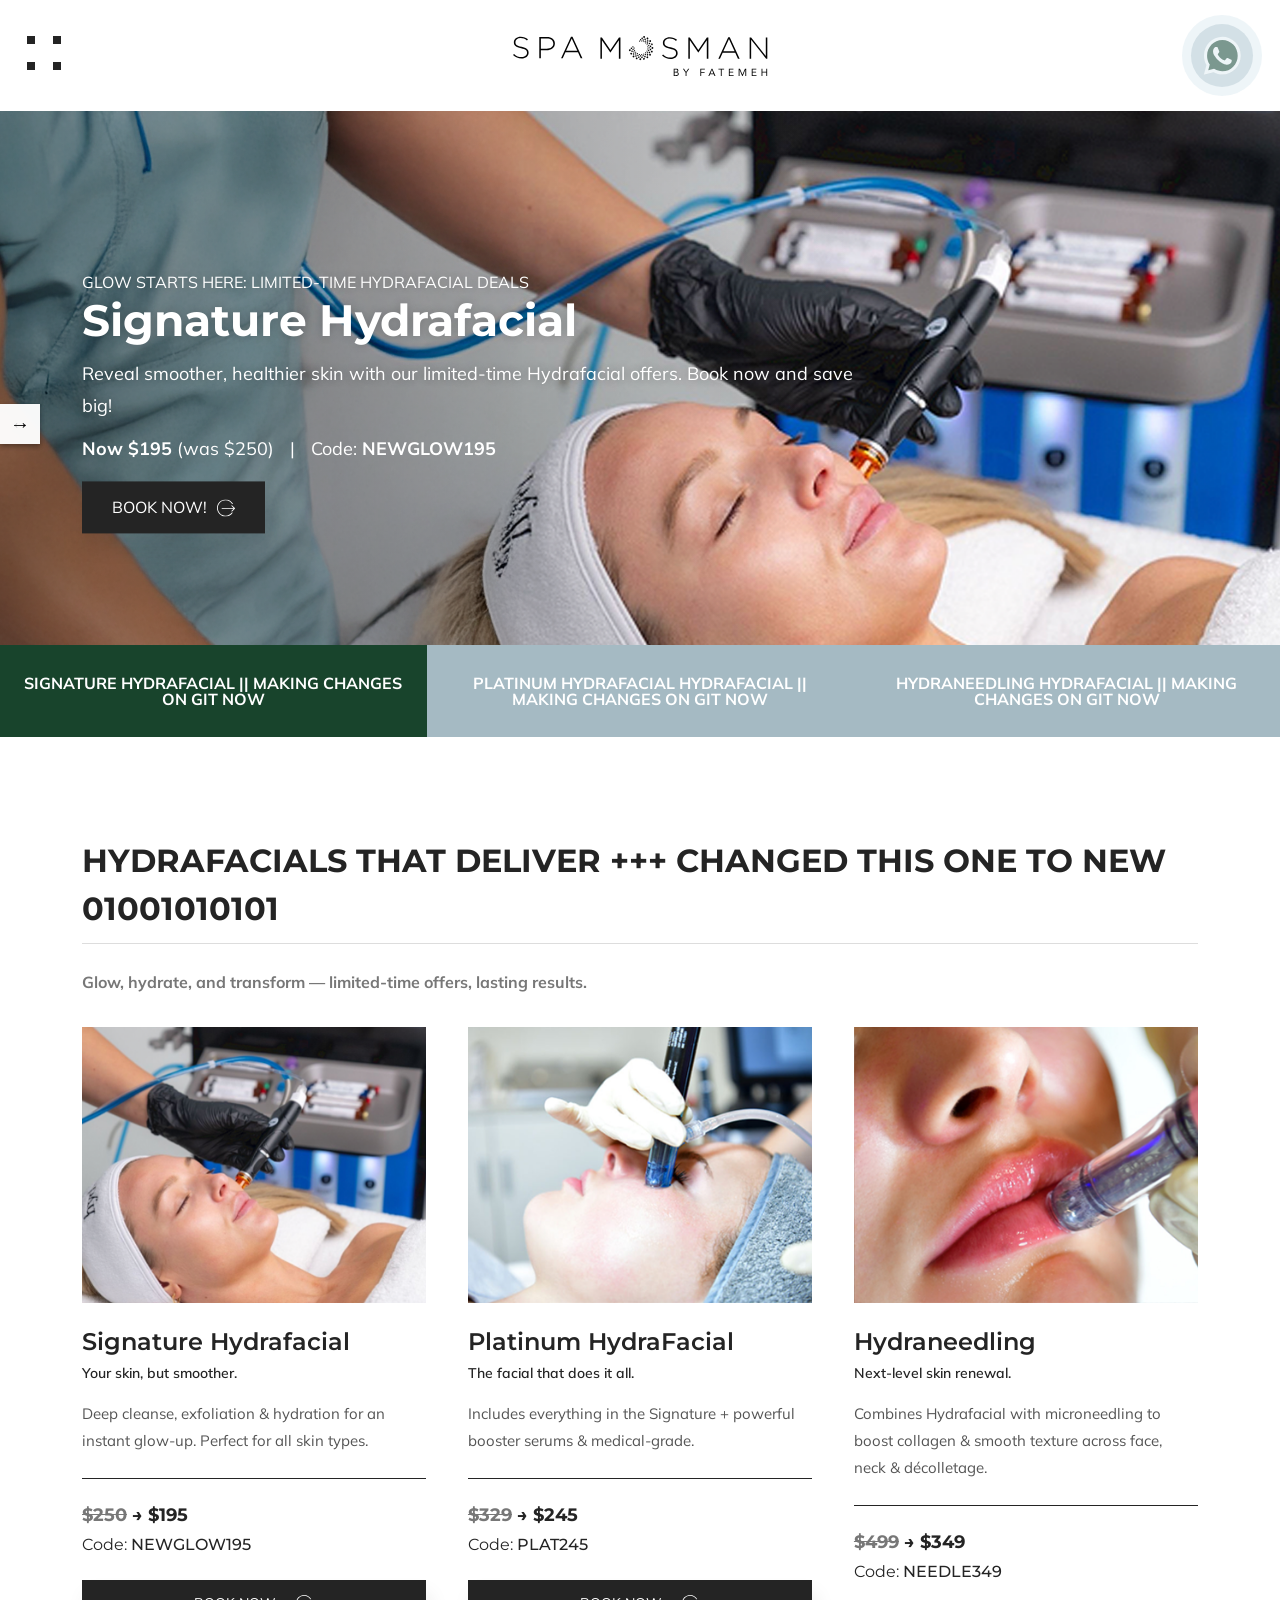
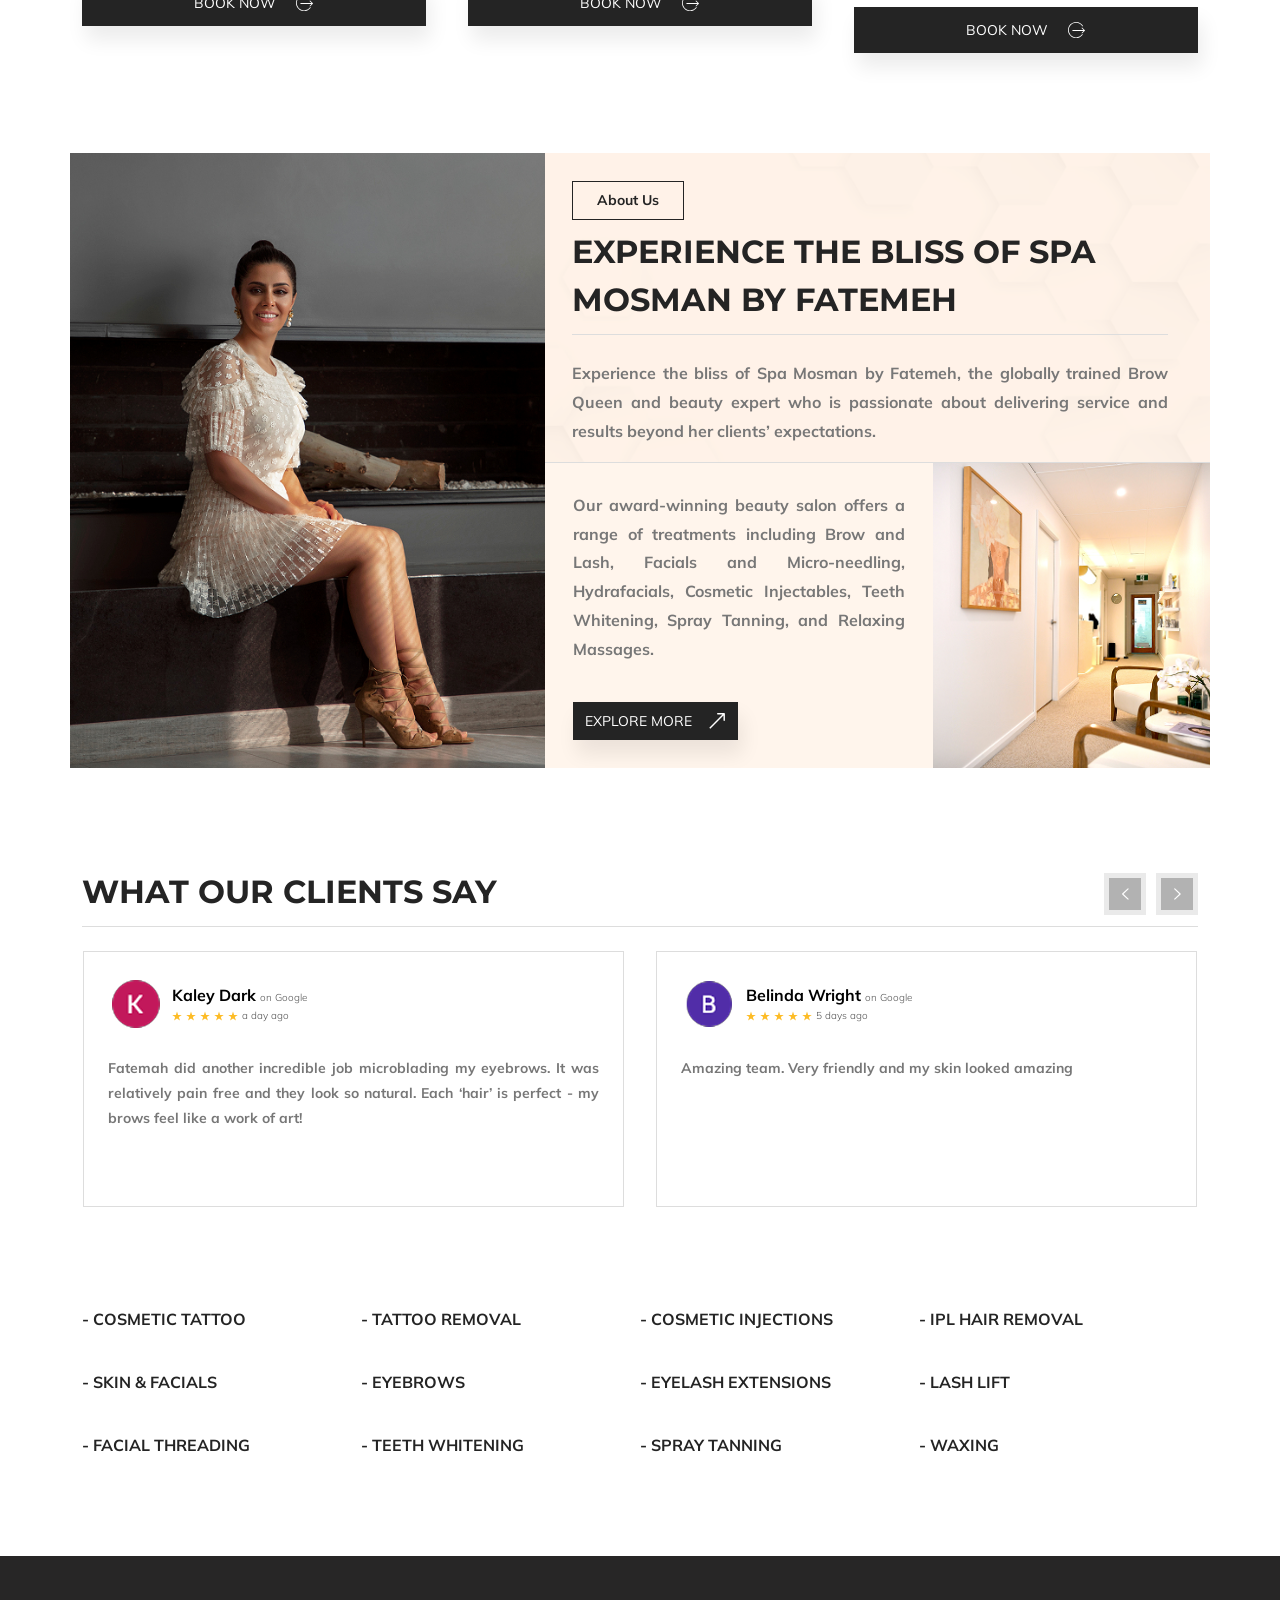
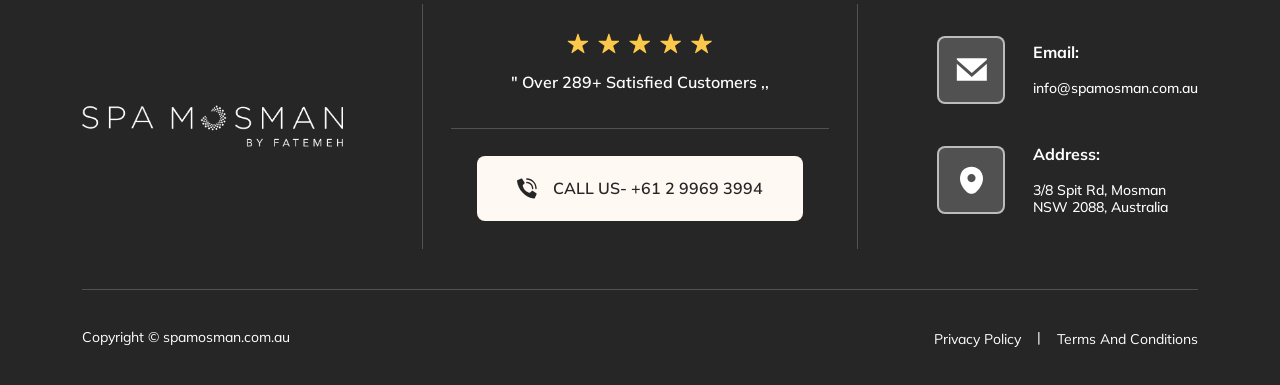
==== commit 2382c460: "Update index.html" ====
--- a/index.html
+++ b/index.html
@@ -193,9 +193,11 @@
             <ul class="banner-tabs-header">
                 <div class="banner-tab-slider d-none" style="width: 33.33%; left: 0;"></div>
                 <li><button class="banner-tab-button active banner-tab-active" data-banner-tab="0">Signature
-                        Hydrafacial</button></li>
-                <li><button class="banner-tab-button" data-banner-tab="1">Platinum Hydrafacial : Made the </button></li>
-                <li><button class="banner-tab-button" data-banner-tab="2">Hydraneedling</button></li>
+                        Hydrafacial  || Making changes on git now </button></li>
+                <li><button class="banner-tab-button" data-banner-tab="1">Platinum Hydrafacial
+                        Hydrafacial  || Making changes on git now  </button></li>
+                <li><button class="banner-tab-button" data-banner-tab="2">Hydraneedling 
+                        Hydrafacial  || Making changes on git now </button></li>
             </ul>
 
         </div> <!-- tab holder -->
@@ -788,4 +790,4 @@
 
 </body>
 
-</html>+</html>
